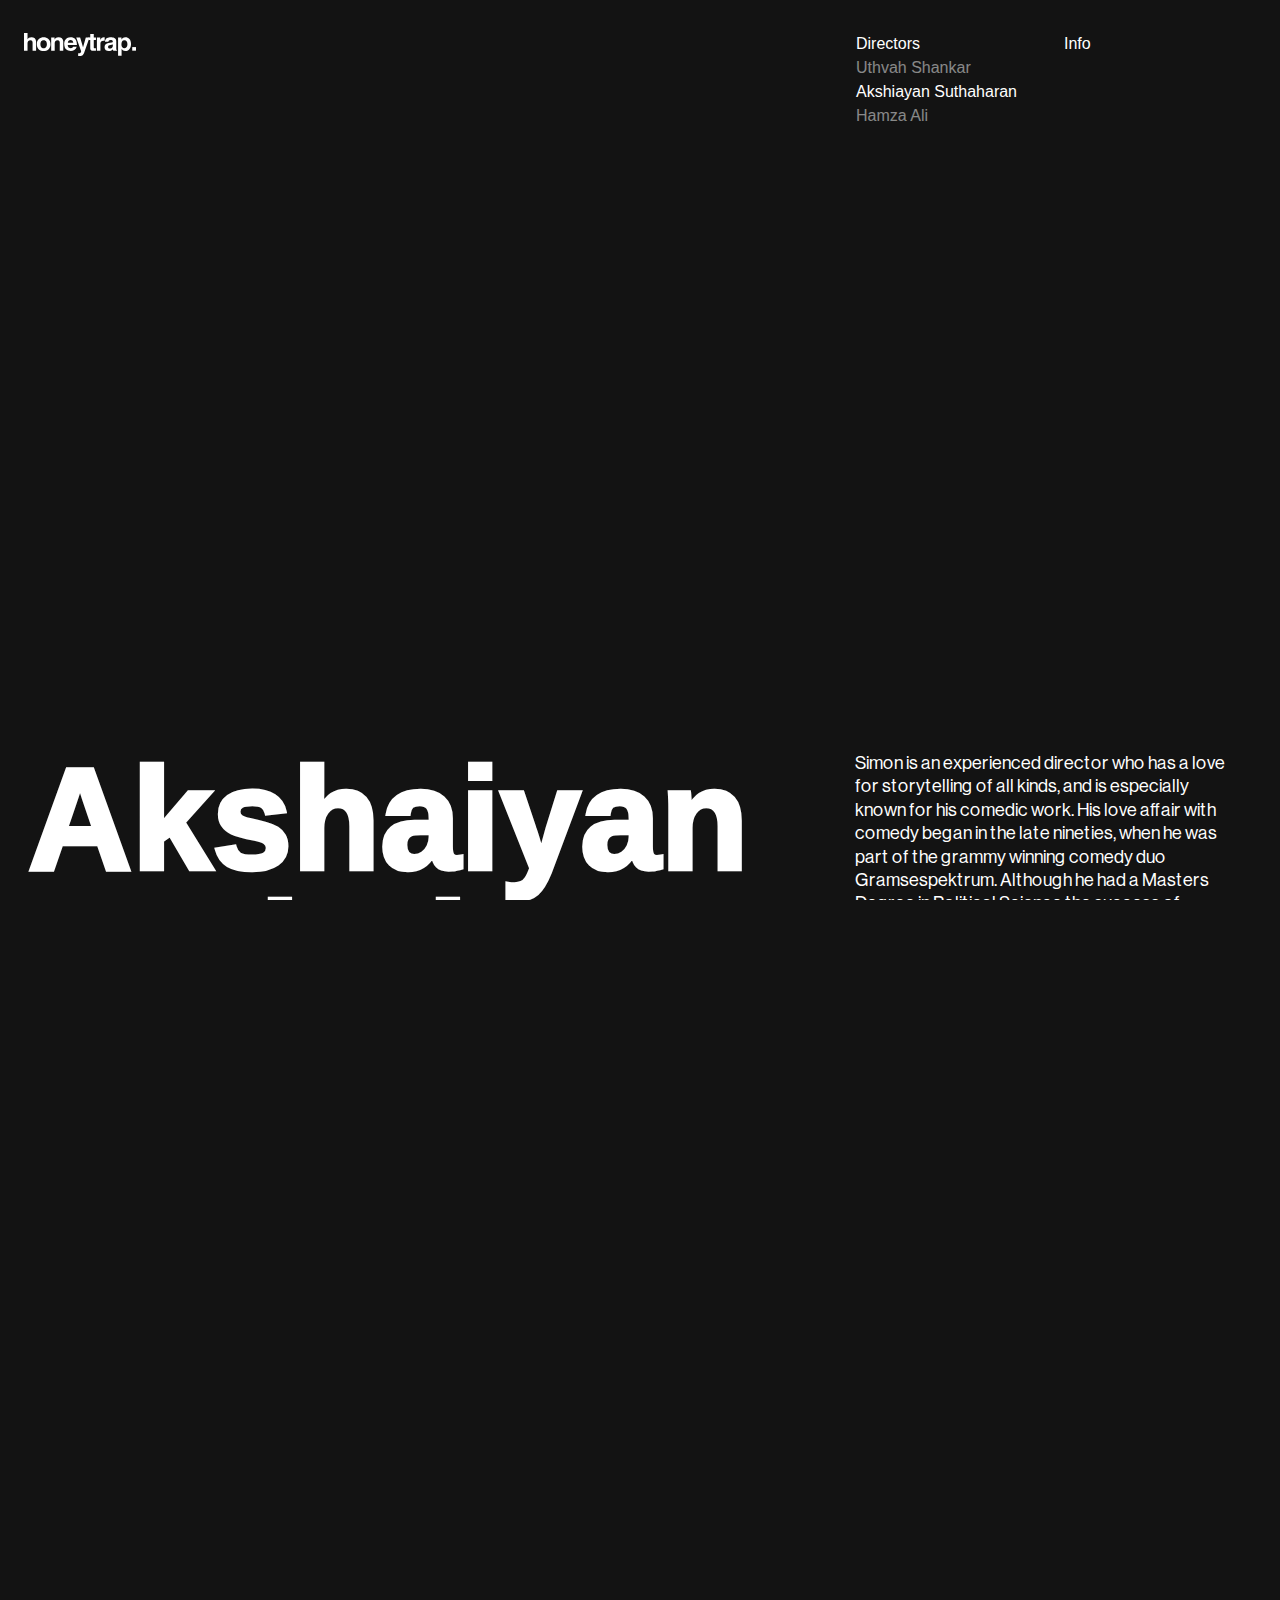
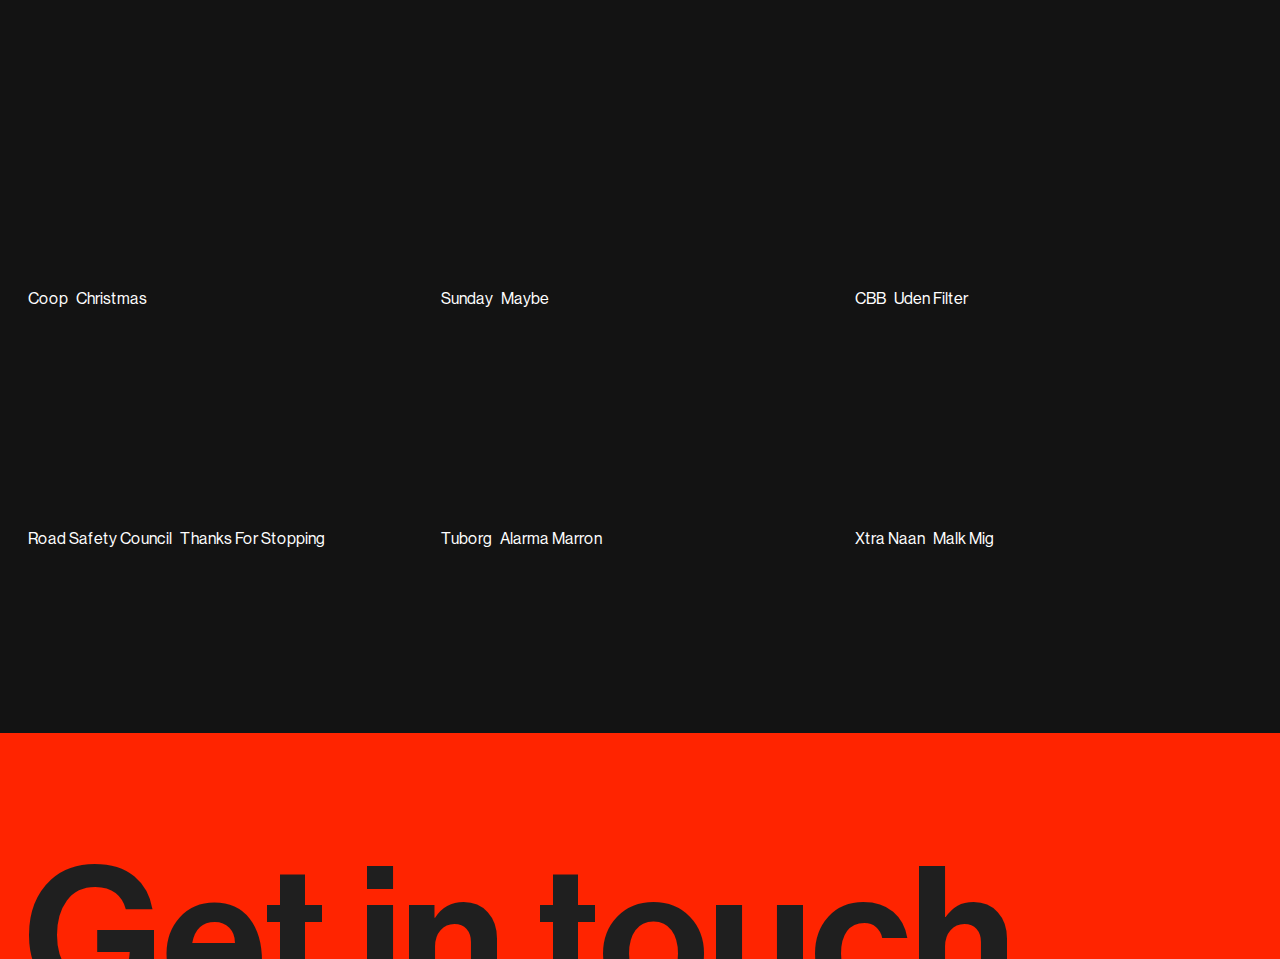
==== akshaiyan.html @ 2306f952 "commit" ====
<!DOCTYPE html><html lang="en-US" class="no-js"><head>
	<meta charset="UTF-8">
	<meta name="viewport" content="width=device-width, initial-scale=1">
	<link href="https://fonts.cdnfonts.com/css/neue-haas-grotesk-display-pro" rel="stylesheet">
	<link rel="pingback" href="https://honeytrapfilm.com/xmlrpc.php">
    <title>The Enigma Project.</title>

    <title>Akshaiyan Suthaharan – Enigma</title>
<meta name="robots" content="max-image-preview:large">
<script>
window._wpemojiSettings = {"baseUrl":"https:\/\/s.w.org\/images\/core\/emoji\/14.0.0\/72x72\/","ext":".png","svgUrl":"https:\/\/s.w.org\/images\/core\/emoji\/14.0.0\/svg\/","svgExt":".svg","source":{"concatemoji":"https:\/\/honeytrapfilm.com\/wp-includes\/js\/wp-emoji-release.min.js?ver=6.4.2"}};
/*! This file is auto-generated */
!function(i,n){var o,s,e;function c(e){try{var t={supportTests:e,timestamp:(new Date).valueOf()};sessionStorage.setItem(o,JSON.stringify(t))}catch(e){}}function p(e,t,n){e.clearRect(0,0,e.canvas.width,e.canvas.height),e.fillText(t,0,0);var t=new Uint32Array(e.getImageData(0,0,e.canvas.width,e.canvas.height).data),r=(e.clearRect(0,0,e.canvas.width,e.canvas.height),e.fillText(n,0,0),new Uint32Array(e.getImageData(0,0,e.canvas.width,e.canvas.height).data));return t.every(function(e,t){return e===r[t]})}function u(e,t,n){switch(t){case"flag":return n(e,"\ud83c\udff3\ufe0f\u200d\u26a7\ufe0f","\ud83c\udff3\ufe0f\u200b\u26a7\ufe0f")?!1:!n(e,"\ud83c\uddfa\ud83c\uddf3","\ud83c\uddfa\u200b\ud83c\uddf3")&&!n(e,"\ud83c\udff4\udb40\udc67\udb40\udc62\udb40\udc65\udb40\udc6e\udb40\udc67\udb40\udc7f","\ud83c\udff4\u200b\udb40\udc67\u200b\udb40\udc62\u200b\udb40\udc65\u200b\udb40\udc6e\u200b\udb40\udc67\u200b\udb40\udc7f");case"emoji":return!n(e,"\ud83e\udef1\ud83c\udffb\u200d\ud83e\udef2\ud83c\udfff","\ud83e\udef1\ud83c\udffb\u200b\ud83e\udef2\ud83c\udfff")}return!1}function f(e,t,n){var r="undefined"!=typeof WorkerGlobalScope&&self instanceof WorkerGlobalScope?new OffscreenCanvas(300,150):i.createElement("canvas"),a=r.getContext("2d",{willReadFrequently:!0}),o=(a.textBaseline="top",a.font="600 32px Arial",{});return e.forEach(function(e){o[e]=t(a,e,n)}),o}function t(e){var t=i.createElement("script");t.src=e,t.defer=!0,i.head.appendChild(t)}"undefined"!=typeof Promise&&(o="wpEmojiSettingsSupports",s=["flag","emoji"],n.supports={everything:!0,everythingExceptFlag:!0},e=new Promise(function(e){i.addEventListener("DOMContentLoaded",e,{once:!0})}),new Promise(function(t){var n=function(){try{var e=JSON.parse(sessionStorage.getItem(o));if("object"==typeof e&&"number"==typeof e.timestamp&&(new Date).valueOf()<e.timestamp+604800&&"object"==typeof e.supportTests)return e.supportTests}catch(e){}return null}();if(!n){if("undefined"!=typeof Worker&&"undefined"!=typeof OffscreenCanvas&&"undefined"!=typeof URL&&URL.createObjectURL&&"undefined"!=typeof Blob)try{var e="postMessage("+f.toString()+"("+[JSON.stringify(s),u.toString(),p.toString()].join(",")+"));",r=new Blob([e],{type:"text/javascript"}),a=new Worker(URL.createObjectURL(r),{name:"wpTestEmojiSupports"});return void(a.onmessage=function(e){c(n=e.data),a.terminate(),t(n)})}catch(e){}c(n=f(s,u,p))}t(n)}).then(function(e){for(var t in e)n.supports[t]=e[t],n.supports.everything=n.supports.everything&&n.supports[t],"flag"!==t&&(n.supports.everythingExceptFlag=n.supports.everythingExceptFlag&&n.supports[t]);n.supports.everythingExceptFlag=n.supports.everythingExceptFlag&&!n.supports.flag,n.DOMReady=!1,n.readyCallback=function(){n.DOMReady=!0}}).then(function(){return e}).then(function(){var e;n.supports.everything||(n.readyCallback(),(e=n.source||{}).concatemoji?t(e.concatemoji):e.wpemoji&&e.twemoji&&(t(e.twemoji),t(e.wpemoji)))}))}((window,document),window._wpemojiSettings);
</script>
<link rel="stylesheet" id="dashicons-css" href="css/dashicons.min.css" media="all">
<link rel="stylesheet" id="menu-icons-extra-css" href="css/extra.min.css" media="all">
<style id="wp-emoji-styles-inline-css">

	img.wp-smiley, img.emoji {
		display: inline !important;
		border: none !important;
		box-shadow: none !important;
		height: 1em !important;
		width: 1em !important;
		margin: 0 0.07em !important;
		vertical-align: -0.1em !important;
		background: none !important;
		padding: 0 !important;
	}
</style>
<style id="classic-theme-styles-inline-css">
/*! This file is auto-generated */
.wp-block-button__link{color:#fff;background-color:#32373c;border-radius:9999px;box-shadow:none;text-decoration:none;padding:calc(.667em + 2px) calc(1.333em + 2px);font-size:1.125em}.wp-block-file__button{background:#32373c;color:#fff;text-decoration:none}
</style>
<style id="global-styles-inline-css">
body{--wp--preset--color--black: #000000;--wp--preset--color--cyan-bluish-gray: #abb8c3;--wp--preset--color--white: #ffffff;--wp--preset--color--pale-pink: #f78da7;--wp--preset--color--vivid-red: #cf2e2e;--wp--preset--color--luminous-vivid-orange: #ff6900;--wp--preset--color--luminous-vivid-amber: #fcb900;--wp--preset--color--light-green-cyan: #7bdcb5;--wp--preset--color--vivid-green-cyan: #00d084;--wp--preset--color--pale-cyan-blue: #8ed1fc;--wp--preset--color--vivid-cyan-blue: #0693e3;--wp--preset--color--vivid-purple: #9b51e0;--wp--preset--gradient--vivid-cyan-blue-to-vivid-purple: linear-gradient(135deg,rgba(6,147,227,1) 0%,rgb(155,81,224) 100%);--wp--preset--gradient--light-green-cyan-to-vivid-green-cyan: linear-gradient(135deg,rgb(122,220,180) 0%,rgb(0,208,130) 100%);--wp--preset--gradient--luminous-vivid-amber-to-luminous-vivid-orange: linear-gradient(135deg,rgba(252,185,0,1) 0%,rgba(255,105,0,1) 100%);--wp--preset--gradient--luminous-vivid-orange-to-vivid-red: linear-gradient(135deg,rgba(255,105,0,1) 0%,rgb(207,46,46) 100%);--wp--preset--gradient--very-light-gray-to-cyan-bluish-gray: linear-gradient(135deg,rgb(238,238,238) 0%,rgb(169,184,195) 100%);--wp--preset--gradient--cool-to-warm-spectrum: linear-gradient(135deg,rgb(74,234,220) 0%,rgb(151,120,209) 20%,rgb(207,42,186) 40%,rgb(238,44,130) 60%,rgb(251,105,98) 80%,rgb(254,248,76) 100%);--wp--preset--gradient--blush-light-purple: linear-gradient(135deg,rgb(255,206,236) 0%,rgb(152,150,240) 100%);--wp--preset--gradient--blush-bordeaux: linear-gradient(135deg,rgb(254,205,165) 0%,rgb(254,45,45) 50%,rgb(107,0,62) 100%);--wp--preset--gradient--luminous-dusk: linear-gradient(135deg,rgb(255,203,112) 0%,rgb(199,81,192) 50%,rgb(65,88,208) 100%);--wp--preset--gradient--pale-ocean: linear-gradient(135deg,rgb(255,245,203) 0%,rgb(182,227,212) 50%,rgb(51,167,181) 100%);--wp--preset--gradient--electric-grass: linear-gradient(135deg,rgb(202,248,128) 0%,rgb(113,206,126) 100%);--wp--preset--gradient--midnight: linear-gradient(135deg,rgb(2,3,129) 0%,rgb(40,116,252) 100%);--wp--preset--font-size--small: 13px;--wp--preset--font-size--medium: 20px;--wp--preset--font-size--large: 36px;--wp--preset--font-size--x-large: 42px;--wp--preset--spacing--20: 0.44rem;--wp--preset--spacing--30: 0.67rem;--wp--preset--spacing--40: 1rem;--wp--preset--spacing--50: 1.5rem;--wp--preset--spacing--60: 2.25rem;--wp--preset--spacing--70: 3.38rem;--wp--preset--spacing--80: 5.06rem;--wp--preset--shadow--natural: 6px 6px 9px rgba(0, 0, 0, 0.2);--wp--preset--shadow--deep: 12px 12px 50px rgba(0, 0, 0, 0.4);--wp--preset--shadow--sharp: 6px 6px 0px rgba(0, 0, 0, 0.2);--wp--preset--shadow--outlined: 6px 6px 0px -3px rgba(255, 255, 255, 1), 6px 6px rgba(0, 0, 0, 1);--wp--preset--shadow--crisp: 6px 6px 0px rgba(0, 0, 0, 1);}:where(.is-layout-flex){gap: 0.5em;}:where(.is-layout-grid){gap: 0.5em;}body .is-layout-flow > .alignleft{float: left;margin-inline-start: 0;margin-inline-end: 2em;}body .is-layout-flow > .alignright{float: right;margin-inline-start: 2em;margin-inline-end: 0;}body .is-layout-flow > .aligncenter{margin-left: auto !important;margin-right: auto !important;}body .is-layout-constrained > .alignleft{float: left;margin-inline-start: 0;margin-inline-end: 2em;}body .is-layout-constrained > .alignright{float: right;margin-inline-start: 2em;margin-inline-end: 0;}body .is-layout-constrained > .aligncenter{margin-left: auto !important;margin-right: auto !important;}body .is-layout-constrained > :where(:not(.alignleft):not(.alignright):not(.alignfull)){max-width: var(--wp--style--global--content-size);margin-left: auto !important;margin-right: auto !important;}body .is-layout-constrained > .alignwide{max-width: var(--wp--style--global--wide-size);}body .is-layout-flex{display: flex;}body .is-layout-flex{flex-wrap: wrap;align-items: center;}body .is-layout-flex > *{margin: 0;}body .is-layout-grid{display: grid;}body .is-layout-grid > *{margin: 0;}:where(.wp-block-columns.is-layout-flex){gap: 2em;}:where(.wp-block-columns.is-layout-grid){gap: 2em;}:where(.wp-block-post-template.is-layout-flex){gap: 1.25em;}:where(.wp-block-post-template.is-layout-grid){gap: 1.25em;}.has-black-color{color: var(--wp--preset--color--black) !important;}.has-cyan-bluish-gray-color{color: var(--wp--preset--color--cyan-bluish-gray) !important;}.has-white-color{color: var(--wp--preset--color--white) !important;}.has-pale-pink-color{color: var(--wp--preset--color--pale-pink) !important;}.has-vivid-red-color{color: var(--wp--preset--color--vivid-red) !important;}.has-luminous-vivid-orange-color{color: var(--wp--preset--color--luminous-vivid-orange) !important;}.has-luminous-vivid-amber-color{color: var(--wp--preset--color--luminous-vivid-amber) !important;}.has-light-green-cyan-color{color: var(--wp--preset--color--light-green-cyan) !important;}.has-vivid-green-cyan-color{color: var(--wp--preset--color--vivid-green-cyan) !important;}.has-pale-cyan-blue-color{color: var(--wp--preset--color--pale-cyan-blue) !important;}.has-vivid-cyan-blue-color{color: var(--wp--preset--color--vivid-cyan-blue) !important;}.has-vivid-purple-color{color: var(--wp--preset--color--vivid-purple) !important;}.has-black-background-color{background-color: var(--wp--preset--color--black) !important;}.has-cyan-bluish-gray-background-color{background-color: var(--wp--preset--color--cyan-bluish-gray) !important;}.has-white-background-color{background-color: var(--wp--preset--color--white) !important;}.has-pale-pink-background-color{background-color: var(--wp--preset--color--pale-pink) !important;}.has-vivid-red-background-color{background-color: var(--wp--preset--color--vivid-red) !important;}.has-luminous-vivid-orange-background-color{background-color: var(--wp--preset--color--luminous-vivid-orange) !important;}.has-luminous-vivid-amber-background-color{background-color: var(--wp--preset--color--luminous-vivid-amber) !important;}.has-light-green-cyan-background-color{background-color: var(--wp--preset--color--light-green-cyan) !important;}.has-vivid-green-cyan-background-color{background-color: var(--wp--preset--color--vivid-green-cyan) !important;}.has-pale-cyan-blue-background-color{background-color: var(--wp--preset--color--pale-cyan-blue) !important;}.has-vivid-cyan-blue-background-color{background-color: var(--wp--preset--color--vivid-cyan-blue) !important;}.has-vivid-purple-background-color{background-color: var(--wp--preset--color--vivid-purple) !important;}.has-black-border-color{border-color: var(--wp--preset--color--black) !important;}.has-cyan-bluish-gray-border-color{border-color: var(--wp--preset--color--cyan-bluish-gray) !important;}.has-white-border-color{border-color: var(--wp--preset--color--white) !important;}.has-pale-pink-border-color{border-color: var(--wp--preset--color--pale-pink) !important;}.has-vivid-red-border-color{border-color: var(--wp--preset--color--vivid-red) !important;}.has-luminous-vivid-orange-border-color{border-color: var(--wp--preset--color--luminous-vivid-orange) !important;}.has-luminous-vivid-amber-border-color{border-color: var(--wp--preset--color--luminous-vivid-amber) !important;}.has-light-green-cyan-border-color{border-color: var(--wp--preset--color--light-green-cyan) !important;}.has-vivid-green-cyan-border-color{border-color: var(--wp--preset--color--vivid-green-cyan) !important;}.has-pale-cyan-blue-border-color{border-color: var(--wp--preset--color--pale-cyan-blue) !important;}.has-vivid-cyan-blue-border-color{border-color: var(--wp--preset--color--vivid-cyan-blue) !important;}.has-vivid-purple-border-color{border-color: var(--wp--preset--color--vivid-purple) !important;}.has-vivid-cyan-blue-to-vivid-purple-gradient-background{background: var(--wp--preset--gradient--vivid-cyan-blue-to-vivid-purple) !important;}.has-light-green-cyan-to-vivid-green-cyan-gradient-background{background: var(--wp--preset--gradient--light-green-cyan-to-vivid-green-cyan) !important;}.has-luminous-vivid-amber-to-luminous-vivid-orange-gradient-background{background: var(--wp--preset--gradient--luminous-vivid-amber-to-luminous-vivid-orange) !important;}.has-luminous-vivid-orange-to-vivid-red-gradient-background{background: var(--wp--preset--gradient--luminous-vivid-orange-to-vivid-red) !important;}.has-very-light-gray-to-cyan-bluish-gray-gradient-background{background: var(--wp--preset--gradient--very-light-gray-to-cyan-bluish-gray) !important;}.has-cool-to-warm-spectrum-gradient-background{background: var(--wp--preset--gradient--cool-to-warm-spectrum) !important;}.has-blush-light-purple-gradient-background{background: var(--wp--preset--gradient--blush-light-purple) !important;}.has-blush-bordeaux-gradient-background{background: var(--wp--preset--gradient--blush-bordeaux) !important;}.has-luminous-dusk-gradient-background{background: var(--wp--preset--gradient--luminous-dusk) !important;}.has-pale-ocean-gradient-background{background: var(--wp--preset--gradient--pale-ocean) !important;}.has-electric-grass-gradient-background{background: var(--wp--preset--gradient--electric-grass) !important;}.has-midnight-gradient-background{background: var(--wp--preset--gradient--midnight) !important;}.has-small-font-size{font-size: var(--wp--preset--font-size--small) !important;}.has-medium-font-size{font-size: var(--wp--preset--font-size--medium) !important;}.has-large-font-size{font-size: var(--wp--preset--font-size--large) !important;}.has-x-large-font-size{font-size: var(--wp--preset--font-size--x-large) !important;}
.wp-block-navigation a:where(:not(.wp-element-button)){color: inherit;}
:where(.wp-block-post-template.is-layout-flex){gap: 1.25em;}:where(.wp-block-post-template.is-layout-grid){gap: 1.25em;}
:where(.wp-block-columns.is-layout-flex){gap: 2em;}:where(.wp-block-columns.is-layout-grid){gap: 2em;}
.wp-block-pullquote{font-size: 1.5em;line-height: 1.6;}
</style>
<link rel="stylesheet" id="bootstrap-css-css" href="css/bootstrap.min.css" media="all">
<link rel="stylesheet" id="parent-stylesheet-css" href="css/style.css" media="all">
<link rel="stylesheet" id="theme-stylesheet-css" href="css/style_1.css" media="all">
<script src="js/jquery.min.js" id="jquery-core-js"></script>
<script src="js/jquery-migrate.min.js" id="jquery-migrate-js"></script>
<script src="js/main.js" id="honetrap-jquery-js"></script>
<link rel="https://api.w.org/" href="https://honeytrapfilm.com/wp-json/"><link rel="alternate" type="application/json" href="https://honeytrapfilm.com/wp-json/wp/v2/posts/34"><link rel="EditURI" type="application/rsd+xml" title="RSD" href="https://honeytrapfilm.com/xmlrpc.php?rsd">
<meta name="generator" content="WordPress 6.4.2">
<link rel="canonical" href="https://honeytrapfilm.com/simon-bonde/">
<link rel="shortlink" href="https://honeytrapfilm.com/?p=34">
<link rel="alternate" type="application/json+oembed" href="https://honeytrapfilm.com/wp-json/oembed/1.0/embed?url=https%3A%2F%2Fhoneytrapfilm.com%2Fsimon-bonde%2F">
<link rel="alternate" type="text/xml+oembed" href="https://honeytrapfilm.com/wp-json/oembed/1.0/embed?url=https%3A%2F%2Fhoneytrapfilm.com%2Fsimon-bonde%2F&amp;format=xml">
</head>
<body class="post-template-default single single-post postid-34 single-format-standard">
<div class="info-loader"></div>
<header>

<nav id="navMenu">
            <div class="menu-header-container"><ul id="menu-header" class="menu"><li id="menu-item-203" class="menu-item menu-item-type-post_type menu-item-object-page menu-item-home menu-item-203"><a href=""><img src="fonts/Framehoneytrap_logo.svg" class="_mi _before _svg" aria-hidden="true" alt="" width="783" height="164" style="width:7em;"><span>&nbsp;&nbsp;&nbsp;</span></a></li>
<li id="menu-item-70" class="menu-item menu-item-type-custom menu-item-object-custom current-menu-ancestor current-menu-parent menu-item-has-children menu-item-70"><a>Directors</a>
<ul class="sub-menu">
	<li id="menu-item-49" class="menu-item menu-item-type-post_type menu-item-object-post menu-item-49"><a href="uthvah.html">Uthvah Shankar</a></li>
	<li id="menu-item-50" class="menu-item menu-item-type-post_type menu-item-object-post current-menu-item menu-item-50"><a href="akshiyan.html" aria-current="page">Akshiayan Suthaharan</a></li>
	<li id="menu-item-249" class="menu-item menu-item-type-post_type menu-item-object-post menu-item-249"><a href="hamza.html">Hamza Ali</a></li>
</ul>
</li>
<li id="menu-item-55" class="menu-item menu-item-type-post_type menu-item-object-page menu-item-55"><a href="info.html">Info</a></li>
</ul></div>        </nav>
      </header>
<main id="main">
  <div class="main-content-default">
    <div class="post-page">

   <div class="director-page-film-container">
<video autoplay="" loop="" muted="" playsinline="" src="https://player.vimeo.com/progressive_redirect/playback/829316777/rendition/720p/file.mp4?loc=external&amp;signature=e6b072f58a5afff360e37db92341a8d0d3a1c0bcdec6b4cbd4215cd3b907fca7"></video>
</div>
<div class="director-info-films-wrapper">
    <div class="director-name">
<h2>Akshaiyan Suthaharan</h2>
<h3>Co-Founder</h3>
</div>
<div class="director-info">
<p>Simon is an experienced director who has a love for storytelling of all kinds, and is especially known for his comedic work. His love affair with comedy began in the late nineties, when he was part of the grammy winning comedy duo Gramsespektrum. Although he had a Masters Degree in Political Science the success of Gramsespektrum stirred him in the direction of writing and eventually directing TV series. As a director he has massive experience in doing both traditional TV ads, as well as developing and shooting branded entertainment content - typically in the form of humorous music videos or character based web series. Simon sees humour as a necessary ingredient when we try to describe the human condition. </p>
</div>


<div class="vimeo-film-post">
  <div class="video-heading fade-element fade-in">
    <div class="video-playing-info">
      <p><strong>Nets Dankort</strong></p><p>Danmark Hepper På Dig</p>
    </div>
    <div class="close-button">
      <svg width="32" height="32" viewBox="0 0 32 32" fill="none" xmlns="http://www.w3.org/2000/svg">
      <circle cx="16" cy="16" r="15.5" stroke="white"></circle>
      <path d="M20 12.7L19.3 12L16 15.3L12.7 12L12 12.7L15.3 16L12 19.3L12.7 20L16 16.7L19.3 20L20 19.3L16.7 16L20 12.7Z" fill="white"></path>
      </svg>
    </div>
  </div>
  <div class="video-player-wrapper">
      <video class="preview" preload="metadata" playsinline="" loop="" muted="" src="https://player.vimeo.com/progressive_redirect/playback/861536483/rendition/1080p/file.mp4?loc=external&amp;signature=2be1d3df35be429d1cb343c54cffa1b9312bec8ebbf9812b196d6d82786f0f00"></video>
      <video class="full-film" preload="none" playsinline="" loop="" muted="" src="https://player.vimeo.com/progressive_redirect/playback/863910967/rendition/1080p/file.mp4?loc=external&amp;signature=6e51b4f8d5f81f7bc16fe2584dab240fc983398209ae93a9d0e9cbb17d2d3a7d"></video>
      <div id="video-controls" class="controls fade-element fade-in" data-state="hidden">
        <button id="playpause" type="button" data-state="play"></button>
        <p class="time-gone">00:00</p>
        <div class="progress">

          <progress id="progress" min="0" max="100" value="0">
          <span></span>
          </progress>
        </div>
        <p class="time-left">00:00</p>
        <button id="fs" type="button" data-state="go-fullscreen"></button>
      </div>
  </div>
  <div class="film-info">
    <p><strong>Nets Dankort</strong></p><p> Danmark Hepper På Dig</p>
  </div>
</div>



<div class="vimeo-film-post">
  <div class="video-heading fade-element fade-in">
    <div class="video-playing-info">
      <p><strong>Sundhedsstyrelsen</strong></p><p>Moviebox &amp; Båndsalat</p>
    </div>
    <div class="close-button">
      <svg width="32" height="32" viewBox="0 0 32 32" fill="none" xmlns="http://www.w3.org/2000/svg">
      <circle cx="16" cy="16" r="15.5" stroke="white"></circle>
      <path d="M20 12.7L19.3 12L16 15.3L12.7 12L12 12.7L15.3 16L12 19.3L12.7 20L16 16.7L19.3 20L20 19.3L16.7 16L20 12.7Z" fill="white"></path>
      </svg>
    </div>
  </div>
  <div class="video-player-wrapper">
      <video class="preview" preload="metadata" playsinline="" loop="" muted="" src="https://player.vimeo.com/progressive_redirect/playback/756418661/rendition/1080p/file.mp4?loc=external&amp;signature=7595ff126ba3fcd5579e5fb1b781c97429a77996315121a7c95a2d696c5a0fe7"></video>
      <video class="full-film" preload="none" playsinline="" loop="" muted="" src="https://player.vimeo.com/progressive_redirect/playback/781796384/rendition/1080p/file.mp4?loc=external&amp;signature=ca9bf3ea09133cdf04cd5884883fd95a68c4cedfafbb4ed1d398a0f2c690779f"></video>
      <div id="video-controls" class="controls fade-element fade-in" data-state="hidden">
        <button id="playpause" type="button" data-state="play"></button>
        <p class="time-gone">00:00</p>
        <div class="progress">

          <progress id="progress" min="0" max="100" value="0">
          <span></span>
          </progress>
        </div>
        <p class="time-left">00:00</p>
        <button id="fs" type="button" data-state="go-fullscreen"></button>
      </div>
  </div>
  <div class="film-info">
    <p><strong>Sundhedsstyrelsen</strong></p><p> Moviebox &amp; Båndsalat</p>
  </div>
</div>



<div class="vimeo-film-post">
  <div class="video-heading fade-element fade-in">
    <div class="video-playing-info">
      <p><strong>Danish Public Transportation</strong></p><p>We Go Together</p>
    </div>
    <div class="close-button">
      <svg width="32" height="32" viewBox="0 0 32 32" fill="none" xmlns="http://www.w3.org/2000/svg">
      <circle cx="16" cy="16" r="15.5" stroke="white"></circle>
      <path d="M20 12.7L19.3 12L16 15.3L12.7 12L12 12.7L15.3 16L12 19.3L12.7 20L16 16.7L19.3 20L20 19.3L16.7 16L20 12.7Z" fill="white"></path>
      </svg>
    </div>
  </div>
  <div class="video-player-wrapper">
      <video class="preview" preload="metadata" playsinline="" loop="" muted="" src="https://player.vimeo.com/progressive_redirect/playback/723638070/rendition/1080p/file.mp4?loc=external&amp;signature=9063fe89194212b26fb5a7d92629ff92a97a6826581ba73cba5630d461e7cfbe"></video>
      <video class="full-film" preload="none" playsinline="" loop="" muted="" src="https://player.vimeo.com/progressive_redirect/playback/729559535/rendition/1080p/file.mp4?loc=external&amp;signature=10a657a40f434fc2f9d4e44ba8dc44a69f109f7049fcdca49479096d0d587b76"></video>
      <div id="video-controls" class="controls fade-element fade-in" data-state="hidden">
        <button id="playpause" type="button" data-state="play"></button>
        <p class="time-gone">00:00</p>
        <div class="progress">

          <progress id="progress" min="0" max="100" value="0">
          <span></span>
          </progress>
        </div>
        <p class="time-left">00:00</p>
        <button id="fs" type="button" data-state="go-fullscreen"></button>
      </div>
  </div>
  <div class="film-info">
    <p><strong>Danish Public Transportation</strong></p><p> We Go Together</p>
  </div>
</div>



<div class="vimeo-film-post">
  <div class="video-heading fade-element fade-in">
    <div class="video-playing-info">
      <p><strong>7-Eleven</strong></p><p>Barista, Bakery &amp; Restaurant</p>
    </div>
    <div class="close-button">
      <svg width="32" height="32" viewBox="0 0 32 32" fill="none" xmlns="http://www.w3.org/2000/svg">
      <circle cx="16" cy="16" r="15.5" stroke="white"></circle>
      <path d="M20 12.7L19.3 12L16 15.3L12.7 12L12 12.7L15.3 16L12 19.3L12.7 20L16 16.7L19.3 20L20 19.3L16.7 16L20 12.7Z" fill="white"></path>
      </svg>
    </div>
  </div>
  <div class="video-player-wrapper">
      <video class="preview" preload="metadata" playsinline="" loop="" muted="" src="https://player.vimeo.com/progressive_redirect/playback/642738242/rendition/1080p/file.mp4?loc=external&amp;signature=ca151884ff8470309dce8f28d8c273f0abcd6225bc294cacd1286f55fcaf4da8"></video>
      <video class="full-film" preload="none" playsinline="" loop="" muted="" src="https://player.vimeo.com/progressive_redirect/playback/781796121/rendition/1080p/file.mp4?loc=external&amp;signature=f8b414486ce4c8a57a8b66f589bd525e4629dfa20c17fb8c04f648f38d991ab4"></video>
      <div id="video-controls" class="controls fade-element fade-in" data-state="hidden">
        <button id="playpause" type="button" data-state="play"></button>
        <p class="time-gone">00:00</p>
        <div class="progress">

          <progress id="progress" min="0" max="100" value="0">
          <span></span>
          </progress>
        </div>
        <p class="time-left">00:00</p>
        <button id="fs" type="button" data-state="go-fullscreen"></button>
      </div>
  </div>
  <div class="film-info">
    <p><strong>7-Eleven</strong></p><p> Barista, Bakery &amp; Restaurant</p>
  </div>
</div>



<div class="vimeo-film-post">
  <div class="video-heading fade-element fade-in">
    <div class="video-playing-info">
      <p><strong>Road Safety Council</strong></p><p>Filips Far</p>
    </div>
    <div class="close-button">
      <svg width="32" height="32" viewBox="0 0 32 32" fill="none" xmlns="http://www.w3.org/2000/svg">
      <circle cx="16" cy="16" r="15.5" stroke="white"></circle>
      <path d="M20 12.7L19.3 12L16 15.3L12.7 12L12 12.7L15.3 16L12 19.3L12.7 20L16 16.7L19.3 20L20 19.3L16.7 16L20 12.7Z" fill="white"></path>
      </svg>
    </div>
  </div>
  <div class="video-player-wrapper">
      <video class="preview" preload="metadata" playsinline="" loop="" muted="" src="https://player.vimeo.com/progressive_redirect/playback/394903875/rendition/1080p/file.mp4?loc=external&amp;signature=db8201d7bc19b5c180231f60dff2d21a67788964377d8033bdc13d05252a13c9"></video>
      <video class="full-film" preload="none" playsinline="" loop="" muted="" src="https://player.vimeo.com/progressive_redirect/playback/356368549/rendition/1080p/file.mp4?loc=external&amp;signature=d4e961dce6e334cc90aea7ef1634fc206d32064424aef09bdccf61365480ff29"></video>
      <div id="video-controls" class="controls fade-element fade-in" data-state="hidden">
        <button id="playpause" type="button" data-state="play"></button>
        <p class="time-gone">00:00</p>
        <div class="progress">

          <progress id="progress" min="0" max="100" value="0">
          <span></span>
          </progress>
        </div>
        <p class="time-left">00:00</p>
        <button id="fs" type="button" data-state="go-fullscreen"></button>
      </div>
  </div>
  <div class="film-info">
    <p><strong>Road Safety Council</strong></p><p> Filips Far</p>
  </div>
</div>



<div class="vimeo-film-post">
  <div class="video-heading fade-element fade-in">
    <div class="video-playing-info">
      <p><strong>Fleggaard</strong></p><p>Bar, Birthday &amp; Candy</p>
    </div>
    <div class="close-button">
      <svg width="32" height="32" viewBox="0 0 32 32" fill="none" xmlns="http://www.w3.org/2000/svg">
      <circle cx="16" cy="16" r="15.5" stroke="white"></circle>
      <path d="M20 12.7L19.3 12L16 15.3L12.7 12L12 12.7L15.3 16L12 19.3L12.7 20L16 16.7L19.3 20L20 19.3L16.7 16L20 12.7Z" fill="white"></path>
      </svg>
    </div>
  </div>
  <div class="video-player-wrapper">
      <video class="preview" preload="metadata" playsinline="" loop="" muted="" src="https://player.vimeo.com/progressive_redirect/playback/648516535/rendition/1080p/file.mp4?loc=external&amp;signature=a4c6f49608b578d4e32cb1779e02a08a7c9ca3001bf4c65630bc416e12b267de"></video>
      <video class="full-film" preload="none" playsinline="" loop="" muted="" src="https://player.vimeo.com/progressive_redirect/playback/781796183/rendition/1080p/file.mp4?loc=external&amp;signature=24779f41fec8f74ca79a175d0cfd0a24a815597d728fd7f10be3c09a17d7cfea"></video>
      <div id="video-controls" class="controls fade-element fade-in" data-state="hidden">
        <button id="playpause" type="button" data-state="play"></button>
        <p class="time-gone">00:00</p>
        <div class="progress">

          <progress id="progress" min="0" max="100" value="0">
          <span></span>
          </progress>
        </div>
        <p class="time-left">00:00</p>
        <button id="fs" type="button" data-state="go-fullscreen"></button>
      </div>
  </div>
  <div class="film-info">
    <p><strong>Fleggaard</strong></p><p> Bar, Birthday &amp; Candy</p>
  </div>
</div>



<div class="vimeo-film-post">
  <div class="video-heading fade-element fade-in">
    <div class="video-playing-info">
      <p><strong>Coop</strong></p><p>Christmas</p>
    </div>
    <div class="close-button">
      <svg width="32" height="32" viewBox="0 0 32 32" fill="none" xmlns="http://www.w3.org/2000/svg">
      <circle cx="16" cy="16" r="15.5" stroke="white"></circle>
      <path d="M20 12.7L19.3 12L16 15.3L12.7 12L12 12.7L15.3 16L12 19.3L12.7 20L16 16.7L19.3 20L20 19.3L16.7 16L20 12.7Z" fill="white"></path>
      </svg>
    </div>
  </div>
  <div class="video-player-wrapper">
      <video class="preview" preload="metadata" playsinline="" loop="" muted="" src="https://player.vimeo.com/progressive_redirect/playback/394903931/rendition/1080p/file.mp4?loc=external&amp;signature=e0972d80c29c92e37eb71ac50549539e60c2a36478f1df374271dae5a59c7442"></video>
      <video class="full-film" preload="none" playsinline="" loop="" muted="" src="https://player.vimeo.com/progressive_redirect/playback/395038122/rendition/1080p/file.mp4?loc=external&amp;signature=46c45c29f689af7e2bb1d2d61138a1eb8316fca62f9392a62842b6ac061fce76"></video>
      <div id="video-controls" class="controls fade-element fade-in" data-state="hidden">
        <button id="playpause" type="button" data-state="play"></button>
        <p class="time-gone">00:00</p>
        <div class="progress">

          <progress id="progress" min="0" max="100" value="0">
          <span></span>
          </progress>
        </div>
        <p class="time-left">00:00</p>
        <button id="fs" type="button" data-state="go-fullscreen"></button>
      </div>
  </div>
  <div class="film-info">
    <p><strong>Coop</strong></p><p> Christmas</p>
  </div>
</div>



<div class="vimeo-film-post">
  <div class="video-heading fade-element fade-in">
    <div class="video-playing-info">
      <p><strong>Sunday</strong></p><p>Maybe</p>
    </div>
    <div class="close-button">
      <svg width="32" height="32" viewBox="0 0 32 32" fill="none" xmlns="http://www.w3.org/2000/svg">
      <circle cx="16" cy="16" r="15.5" stroke="white"></circle>
      <path d="M20 12.7L19.3 12L16 15.3L12.7 12L12 12.7L15.3 16L12 19.3L12.7 20L16 16.7L19.3 20L20 19.3L16.7 16L20 12.7Z" fill="white"></path>
      </svg>
    </div>
  </div>
  <div class="video-player-wrapper">
      <video class="preview" preload="metadata" playsinline="" loop="" muted="" src="https://player.vimeo.com/progressive_redirect/playback/394903913/rendition/1080p/file.mp4?loc=external&amp;signature=62adc22786b2bb02237a238dccc99847b5a71d6be5bd3e7e5c7de727ae7ab6bf"></video>
      <video class="full-film" preload="none" playsinline="" loop="" muted="" src="https://player.vimeo.com/progressive_redirect/playback/395042642/rendition/1080p/file.mp4?loc=external&amp;signature=b7b6153a826f7bd72e01cc2d255e5965bcbee547d1e144b88bcd1e792378e91e"></video>
      <div id="video-controls" class="controls fade-element fade-in" data-state="hidden">
        <button id="playpause" type="button" data-state="play"></button>
        <p class="time-gone">00:00</p>
        <div class="progress">

          <progress id="progress" min="0" max="100" value="0">
          <span></span>
          </progress>
        </div>
        <p class="time-left">00:00</p>
        <button id="fs" type="button" data-state="go-fullscreen"></button>
      </div>
  </div>
  <div class="film-info">
    <p><strong>Sunday</strong></p><p> Maybe</p>
  </div>
</div>



<div class="vimeo-film-post">
  <div class="video-heading fade-element fade-in">
    <div class="video-playing-info">
      <p><strong>CBB</strong></p><p>Uden Filter</p>
    </div>
    <div class="close-button">
      <svg width="32" height="32" viewBox="0 0 32 32" fill="none" xmlns="http://www.w3.org/2000/svg">
      <circle cx="16" cy="16" r="15.5" stroke="white"></circle>
      <path d="M20 12.7L19.3 12L16 15.3L12.7 12L12 12.7L15.3 16L12 19.3L12.7 20L16 16.7L19.3 20L20 19.3L16.7 16L20 12.7Z" fill="white"></path>
      </svg>
    </div>
  </div>
  <div class="video-player-wrapper">
      <video class="preview" preload="metadata" playsinline="" loop="" muted="" src="https://player.vimeo.com/progressive_redirect/playback/394903813/rendition/1080p/file.mp4?loc=external&amp;signature=47f0f3c904bf628aa18f306859b7b39e069a7c708736b33a44573ca8393fcf0f"></video>
      <video class="full-film" preload="none" playsinline="" loop="" muted="" src="https://player.vimeo.com/progressive_redirect/playback/395042151/rendition/1080p/file.mp4?loc=external&amp;signature=2941d4c3f8eba5eb2234d38963d810baee7d72c516df5b90e30d9876c42d7564"></video>
      <div id="video-controls" class="controls fade-element fade-in" data-state="hidden">
        <button id="playpause" type="button" data-state="play"></button>
        <p class="time-gone">00:00</p>
        <div class="progress">

          <progress id="progress" min="0" max="100" value="0">
          <span></span>
          </progress>
        </div>
        <p class="time-left">00:00</p>
        <button id="fs" type="button" data-state="go-fullscreen"></button>
      </div>
  </div>
  <div class="film-info">
    <p><strong>CBB</strong></p><p> Uden Filter</p>
  </div>
</div>



<div class="vimeo-film-post">
  <div class="video-heading fade-element fade-in">
    <div class="video-playing-info">
      <p><strong>Road Safety Council</strong></p><p>Thanks For Stopping</p>
    </div>
    <div class="close-button">
      <svg width="32" height="32" viewBox="0 0 32 32" fill="none" xmlns="http://www.w3.org/2000/svg">
      <circle cx="16" cy="16" r="15.5" stroke="white"></circle>
      <path d="M20 12.7L19.3 12L16 15.3L12.7 12L12 12.7L15.3 16L12 19.3L12.7 20L16 16.7L19.3 20L20 19.3L16.7 16L20 12.7Z" fill="white"></path>
      </svg>
    </div>
  </div>
  <div class="video-player-wrapper">
      <video class="preview" preload="metadata" playsinline="" loop="" muted="" src="https://player.vimeo.com/progressive_redirect/playback/642738278/rendition/1080p/file.mp4?loc=external&amp;signature=1aed5aa2e974fc650aa12812ba88554a8b40faaf0c6ed92148353d0b63263830"></video>
      <video class="full-film" preload="none" playsinline="" loop="" muted="" src="https://player.vimeo.com/progressive_redirect/playback/781796306/rendition/1080p/file.mp4?loc=external&amp;signature=6c44edb63738758a664e176b50fef1011e78cf26046c6edcca124195e2c77514"></video>
      <div id="video-controls" class="controls fade-element fade-in" data-state="hidden">
        <button id="playpause" type="button" data-state="play"></button>
        <p class="time-gone">00:00</p>
        <div class="progress">

          <progress id="progress" min="0" max="100" value="0">
          <span></span>
          </progress>
        </div>
        <p class="time-left">00:00</p>
        <button id="fs" type="button" data-state="go-fullscreen"></button>
      </div>
  </div>
  <div class="film-info">
    <p><strong>Road Safety Council</strong></p><p> Thanks For Stopping</p>
  </div>
</div>



<div class="vimeo-film-post">
  <div class="video-heading fade-element fade-in">
    <div class="video-playing-info">
      <p><strong>Tuborg</strong></p><p>Alarma Marron</p>
    </div>
    <div class="close-button">
      <svg width="32" height="32" viewBox="0 0 32 32" fill="none" xmlns="http://www.w3.org/2000/svg">
      <circle cx="16" cy="16" r="15.5" stroke="white"></circle>
      <path d="M20 12.7L19.3 12L16 15.3L12.7 12L12 12.7L15.3 16L12 19.3L12.7 20L16 16.7L19.3 20L20 19.3L16.7 16L20 12.7Z" fill="white"></path>
      </svg>
    </div>
  </div>
  <div class="video-player-wrapper">
      <video class="preview" preload="metadata" playsinline="" loop="" muted="" src="https://player.vimeo.com/progressive_redirect/playback/499093095/rendition/1080p/file.mp4?loc=external&amp;signature=2ce34ef2ac0f860b37a43ebe904f51daa44af957e0c2f40a96aa997085b3c1fc"></video>
      <video class="full-film" preload="none" playsinline="" loop="" muted="" src="https://player.vimeo.com/progressive_redirect/playback/499092958/rendition/1080p/file.mp4?loc=external&amp;signature=3515a7963e810fa9199dde666efbbe8710ef3a0be4e1e9cfae73b4bd8e8552dd"></video>
      <div id="video-controls" class="controls fade-element fade-in" data-state="hidden">
        <button id="playpause" type="button" data-state="play"></button>
        <p class="time-gone">00:00</p>
        <div class="progress">

          <progress id="progress" min="0" max="100" value="0">
          <span></span>
          </progress>
        </div>
        <p class="time-left">00:00</p>
        <button id="fs" type="button" data-state="go-fullscreen"></button>
      </div>
  </div>
  <div class="film-info">
    <p><strong>Tuborg</strong></p><p> Alarma Marron</p>
  </div>
</div>



<div class="vimeo-film-post">
  <div class="video-heading fade-element fade-in">
    <div class="video-playing-info">
      <p><strong>Xtra Naan</strong></p><p>Malk Mig</p>
    </div>
    <div class="close-button">
      <svg width="32" height="32" viewBox="0 0 32 32" fill="none" xmlns="http://www.w3.org/2000/svg">
      <circle cx="16" cy="16" r="15.5" stroke="white"></circle>
      <path d="M20 12.7L19.3 12L16 15.3L12.7 12L12 12.7L15.3 16L12 19.3L12.7 20L16 16.7L19.3 20L20 19.3L16.7 16L20 12.7Z" fill="white"></path>
      </svg>
    </div>
  </div>
  <div class="video-player-wrapper">
      <video class="preview" preload="metadata" playsinline="" loop="" muted="" src="https://player.vimeo.com/progressive_redirect/playback/394903991/rendition/1080p/file.mp4?loc=external&amp;signature=7389abf4b6ccaf2ca3e1bd4828ff99719dfba8ca4be218b905dd25edc2bcbceb"></video>
      <video class="full-film" preload="none" playsinline="" loop="" muted="" src="https://player.vimeo.com/progressive_redirect/playback/151995640/rendition/1080p/file.mp4?loc=external&amp;signature=333f30860f2ec3edd0f196753b785907e44189eba5ea3f4de025de17afbe698b"></video>
      <div id="video-controls" class="controls fade-element fade-in" data-state="hidden">
        <button id="playpause" type="button" data-state="play"></button>
        <p class="time-gone">00:00</p>
        <div class="progress">

          <progress id="progress" min="0" max="100" value="0">
          <span></span>
          </progress>
        </div>
        <p class="time-left">00:00</p>
        <button id="fs" type="button" data-state="go-fullscreen"></button>
      </div>
  </div>
  <div class="film-info">
    <p><strong>Xtra Naan</strong></p><p> Malk Mig</p>
  </div>
</div>

  </div>

  </div>
  </div>
  

</main>
<a class="footer-link" href="info.html">

<footer>

<h1>Get in touch</h1>

</footer>
</a>
<script src="js/popper.min.js" id="popper_js-js"></script>
<script src="js/bootstrap.min.js" id="bootstrap_js-js"></script>

</body></html>
---- css/extra.min.css ----
.menu-item i._mi,.menu-item img._mi{display:inline-block;vertical-align:middle}.menu-item i._mi{width:auto;height:auto;margin-top:-.265em;font-size:1.2em;line-height:1}.menu-item i._before,.rtl .menu-item i._after{margin-right:.25em}.menu-item i._after,.rtl .menu-item i._before{margin-left:.25em}.menu-item img._before,.rtl .menu-item img._after{margin-right:.5em}.menu-item img._after,.rtl .menu-item img._before{margin-left:.5em}.menu-item ._svg{width:1em}.rtl .menu-item i._before{margin-right:0}.rtl .menu-item i._after{margin-left:0}.visuallyhidden{overflow:hidden;clip:rect(0 0 0 0);position:absolute;width:1px;height:1px;margin:-1px;padding:0;border:0}.menu-item i.elusive{margin-top:-.3em}.dashicons-admin-site:before{content:"\f319"!important}.dashicons-welcome-view-site:before{content:"\f115"!important}
---- css/style.css ----
/*
Theme Name: Basically Bootstrap 5
Theme URI: http://loserweb.dk/theme/basically-bootstrap-5
Author: Lose.R web development
Author URI: http://loserweb.dk/
Description: Highly customizable bootstrap 5 theme, with several page templates.
Version: 2.0
License: GNU General Public License v2 or later
License URI: http://www.gnu.org/licenses/gpl-2.0.html
Text Domain: basically-bootstrap-5
Domain Path: /languages/
Tags: translation-ready, one-column, two-columns, three-columns, left-sidebar, right-sidebar, custom-colors, custom-logo, featured-images, footer-widgets, full-width-template, theme-options, blog, threaded-comments
*/

/* General */
@media screen and (-ms-high-contrast: none), (-ms-high-contrast: active) {
  html,
  body {
    height: 100%;
  }
}
.page-container {
  height: 100%;
  min-height: 100vh;
  padding: 0;
}
.content-area {
  flex: 1 0 auto;
  padding: 30px 15px;
}
aside {
  padding-bottom: 30px;
}
.screen-reader-text {
  display: none;
}
img {
  max-width: 100%;
  height: auto;
}
.object-fit {
  object-fit: cover;
}
.category-label,
.tag-label {
  font-weight: 700;
}
.post-link {
  color: inherit;
}
.post-link:hover {
  color: inherit;
  text-decoration: none;
}
.entry-meta {
  padding: 15px 0;
}
.gallery-caption {
  font-style: italic;
}
.bypostauthor {
  font-style: italic;
}

/* Wysiwyg */
.alignleft {
  display: inline;
  float: left;
  margin-right: 15px;
}
.alignright {
  display: inline;
  float: right;
  margin-left: 15px;
}
.aligncenter {
	display: block;
	margin-right: auto;
	margin-left: auto;
}
img.alignleft {
  float: left;
  margin-right: 15px;
}
img.alignright {
  float: right;
  margin-left: 15px;
}
.wp-caption-text {
  font-style: italic;
}

/* Background Images */
.background {
  position: fixed;
  top: 0;
  height: 100vh;
}
.background-figure {
  position: absolute;
  width: 100vw;
  height: 100vh;
}
.background-image {
  width: 100%;
  height: 100%;
}
@media screen and (max-device-width : 667px) {
  .background {
    display: none;
  }
}

/* Header */
.header-background {
  background-repeat: no-repeat;
  background-size: cover;
}
.page-header {
  padding: 30px 0;
}

/* Header navigation */
.left .navbar-toggler {
  -webkit-align-self: flex-start;
  -ms-flex-item-align: start;
  align-self: flex-start;
}
.left .navbar {
  padding-left: 0;
  margin-left: -10px;
}
.right .navbar-toggler {
  -webkit-align-self: flex-end;
  -ms-flex-item-align: end;
  align-self: flex-end;
}
.middle .navbar-toggler {
  align-self: center;
}
.menu-item-has-children:hover .dropdown-menu {
  display: block;
}

/* Menu toggle */
.desktop-main-menu {
  display: none;
}
.mobile-main-menu {
	display: block;
  margin-top: 1rem;
}
.navbar-toggler {
  border: 0;
  position: relative;
  margin-bottom: 1rem;
}
.navbar-toggler span,
.navbar-toggler span:before,
.navbar-toggler span:after {
  cursor: pointer;
  border-radius: 1px;
  height: 3px;
  width: 22px;
  background: #000000;
  position: absolute;
  right: 0;
  display: block;
  content: "";
}
.navbar-toggler span:before {
  top: -7px;
}
.navbar-toggler span:after {
  bottom: -7px;
}
.navbar-toggler span,
.navbar-toggler span:before,
.navbar-toggler span:after {
  transition: all 300ms ease-in-out;
}
.mobile-main-menu.open .navbar-toggler span:before {
  -webkit-transform: rotate(45deg);
  transform: rotate(45deg);
}
.mobile-main-menu.open .navbar-toggler span:after {
  -webkit-transform: rotate(-45deg);
  transform: rotate(-45deg);
}
.mobile-main-menu.open .navbar-toggler span:before,
.mobile-main-menu.open .navbar-toggler span:after {
  top: 0;
}
.mobile-main-menu.open .navbar-toggler span {
  background-color: transparent;
}
@media screen and (min-width: 769px) {
  .desktop-main-menu {
    display: block;
  }
  .mobile-main-menu {
  	display: none;
  }
}

@media screen and (max-width: 992px) {
  .right {
    text-align: right;
  }
  .right .dropdown-menu {
    text-align: right;
    padding-right: 15px;
  }
  .left .dropdown-menu {
    padding-left: 15px;
  }
  .left .navbar {
    margin-left: 0;
  }
  .middle {
    text-align: center;
  }
  .middle .dropdown-menu {
    text-align: center;
    padding-right: 0;
    padding-left: 0;
  }
}
@media screen and (max-width: 768px) {
  .left .navbar-toggler,
  .right .navbar-toggler {
    align-self: center;
  }
  .style-right.left {
    order: 2;
  }
  .right,
  .left {
    text-align: center;
  }
  .right .dropdown-menu,
  .left .dropdown-menu {
    text-align: center;
    padding-right: 0;
    padding-left: 0;
  }
}

/* Blog posts */
article {
  padding-bottom: 30px;
}
.post-navigation {
  padding: 15px 0;
}
.next-post a:after {
  content: '»';
  margin-left: 5px;
}
.previous-post a:before {
  content: '«';
  margin-right: 5px;
}

/* Search */
.search-form-container {
  padding: 15px;
}

/* Footer */
.footer-background {
  background-repeat: no-repeat;
  background-size: cover;
}
.site-footer {
  padding: 30px 0;
}
#footer-row-top,
#footer-row-bottom {
  padding: 15px 0;
}

/* Print */
@media print {
  html,
  body {
    height: 99%;
  }
  .header-background {
    background-color: #ffffff;
    background: none;
  }
  #respond {
    display: none;
  }
}
---- css/style_1.css ----
/*
Theme Name:   Honeytrap
Theme URI:    http://supertusch.dk/theme/honeytrap/
Description:  Basically Bootstrap 5 Child Theme created for honeytrap
Author:       Supertusch
Author URI:   http://supertusch.dk
Template:     basically-bootstrap-5
Version:      1.0.0
Domain Path: /languages/
Text Domain:  honeytrap
*/

/*  Tiril styles   */

.page-template-page-info .contact-info .address, .page-template-page-info .contact-info .address p  {
  line-height: 21px;
}

.progress-wrapper {
  width: 100%;
  height: 40px;
  display: flex;
  align-items: center;
}

.director-info-films-wrapper {
  margin: 32px 28px 112px 28px;
  row-gap: 0px !important;
}

/* Styles for the fading element */
.fade-element {
  transition: opacity 0.5s ease-in-out;
}

#progress::before {
  position: absolute;
  content: "";
  background-color: transparent;
  height: 50px;
  width: 100%;
  top: 18px;
}

#fs {
  z-index: 2;
}

/* Class to make the element visible */
.fade-in {
  opacity: 1;
}

/* Class to make the element invisible */
.fade-out {
  opacity: 0;
}

/* video::-webkit-media-controls-play-button {
  background-color: red;
  border-radius: 100%;

}
video::-webkit-media-controls-timeline-container {
  background-color: red;
} */

.director-info p {
  margin-bottom: 0px;
}

.vimeo-film-post {
  margin-bottom: 48px;
}

.film-info p {
  margin-bottom: 0;
}

@media only screen and (max-width: 700px) {
  .director-name h2,
  .director-name h3 {
    font-size: 40px;
  }
  .director-name h3 {
    margin-bottom: 20px;
  }

  .info-page h1 {
    font-size: 80px !important;
    line-height: 97%;
  }

  .contact-about-wrapper .about-section h4 {
    font-size: 24px !important;
    margin-bottom: 24px;
  }
}

/*  Tiril styles end */

* {
  font-size: 16px;
}

:root {
  --black: #131313;
  --red: #ff2400;
  --white: #ffffff;
  --NeueHaas-font: "Neue Haas Grotesk Display Pro", sans-serif;
  --margin: 24px;
  --grid-gap: 16px;
}

html {
  margin: 0;
  padding: 0;
  height: 100%;
}

/* .post-page,
.info-page,
.landing-page-film-container {
  opacity: 0;
  transition: opacity 0.1s ease-in-out;
}

.post-page.loaded,
.info-page.loaded,
.landing-page-film-container.loaded {
  opacity: 1;
} */

.landing-page-film-container video,
.director-page-film-container {
  -webkit-filter: blur(30px);
  -moz-filter: blur(30px);
  -o-filter: blur(30px);
  -ms-filter: blur(30px);
  filter: url(style_1.css#blur);
  filter: blur(30px);
  filter: progid:DXImageTransform.Microsoft.Blur(PixelRadius='3');
  -webkit-transition: 0.8s -webkit-filter linear;
  transition: 0.8s -webkit-filter linear;
  -o-transition: 1s -o-filter linear;
}

.landing-page-film-container video.loaded,
.director-page-film-container.loaded {
  -webkit-filter: blur(0px);
  -moz-filter: blur(0px);
  -o-filter: blur(0px);
  -ms-filter: blur(0px);
  filter: progid:DXImageTransform.Microsoft.Blur(PixelRadius='0');
  filter: blur(0px);
}

@font-face {
  font-family: "neue-hass-display-medium";
  src: url(../fonts/NeueHaasDisplayMediu.ttf);
}

@font-face {
  font-family: "neue-hass-display-bold";
  src: url(../fonts/NeueHaasDisplayBold.ttf);
}

@font-face {
  font-family: "neue-hass-display-roman";
  src: url(../fonts/NeueHaasDisplayRoman.ttf);
}

body {
  overscroll-behavior-y: none;
}

ul {
  padding: 0;
  font-family: var(--NeueHaas-font);
}

h1 {
  font-family: "neue-hass-display-medium";
  font-size: 11.8rem;
  font-weight: 600;
  color: #1f1f1f;
}

h2 {
  font-family: var(--NeueHaas-font);
  font-size: 9rem;
  font-weight: 1000;
  margin: 0;
  line-height: 94%;
  color: white;
}

h3 {
  font-family: var(--NeueHaas-font);
  font-size: 4.5rem;
  font-weight: 400;
  color: rgb(256, 256, 256, 0.7);
  line-height: 94%;
}

h4 {
  font-family: "neue-hass-display-roman";
  font-size: 2rem;
  font-weight: 400;
  line-height: 130%;
}

h5 {
  font-family: "neue-hass-display-roman";
  font-size: 2rem;
  font-weight: 500;
  margin: 0;
  line-height: 74%;
  color: white;
}

p {
  font-family: "neue-hass-display-roman";
  color: rgb(256, 256, 256, 0.6);
  font-weight: 400;
  line-height: 120%;
  color: white;
}

p strong {
  color: rgb(256, 256, 256);
  font-weight: 400;
  line-height: 120%;
}

.hidden {
  display: none;
}
/* header */

/* don't show the logo or footer on landing page*/

.page-template-page-front .menu-item-203 a {
  display: none;
}

.page-template-page-front footer {
  display: none;
}

#menu-header {
  position: absolute;
  width: 100%;
  display: grid;
  grid-template-columns: repeat(6, 1fr);
  gap: 16px;
  top: 32px;
  padding: 0 var(--margin);
}

#menu-item-70 {
  grid-column: -3;
}

.menu-item-70 a {
  font-weight: 500;
}

#menu-item-55 {
  font-weight: 500;
}

.menu-item-82 a {
  font-size: 1.25rem;
  font-family: "neue-hass-display-bold";
  font-weight: 700;
  text-transform: lowercase;
  letter-spacing: -0.61px;
}

/* navigation*/
.menu ul,
li,
a {
  list-style-type: none;
  color: var(--white);
  text-decoration: none;
  font-family: var(--NeueHaas-font);
  font-size: 1rem;
}

.menu li a:hover {
  color: var(--white);
}

.sub-menu {
  padding: 0;
}

.sub-menu li a {
  font-weight: 400;
  color: rgba(255, 255, 255, 0.5);
}

.sub-menu li a:hover {
  color: var(--white);
}

header {
  position: relative;
  z-index: 11;
}

.honeytrap_logo_small.hide {
  display: none;
}

#menu-item-70 ul.sub-menu li.current-menu-item a {
  color: var(--white);
}

/* Change header colors on info page */

body.page-template-page-info a {
  color: var(--black);
}

body.page-template-page-info a img {
  filter: brightness(0);
}

body.page-template-page-info a:hover {
  color: var(--black);
}

body.page-template-page-info #menu-item-70 a {
  color: var(--black);
}

body.page-template-page-info #menu-item-70 .sub-menu a {
  color: rgb(0, 0, 0, 0.5);
}

body.page-template-page-info #menu-item-70 .sub-menu a:hover {
  color: var(--black);
}

body.page-template-page-info .menu-item-82 a:hover {
  color: var(--black);
}

body.page-template-page-info footer {
  display: none;
}

/* landing page*/

.page-template-page-front {
  background-color: var(--black);
}

.landing-page-cover {
  position: relative;
}

.landing-page-film-container {
  /* --video--width: 1920;
  --video--height: 1080;
  position: relative;
  padding-bottom: calc(var(--video--height) / var(--video--width) * 100%); */
  width: 100%;
  height: 100vh;
  max-height: -webkit-fill-available;
  overflow: hidden;
}

.landing-page-film-container video {
  /* position: absolute;
  top: 50%;
  left: 50%;
  transform: translate(-50%, -50%);
  height: 100%; */
  width: 700px;
  object-fit: cover;
  min-width: 100%;
  min-height: 100%;
  object-position: center;
}

body.vp-center.showfocus {
  display: block;
}

.landing-page-film-container .honeytrap_logo {
  position: absolute;
  bottom: 24px;
  left: 0;
  width: 55%;
  padding: 0 var(--margin);
}

.info-page {
  background-color: var(--red);
  padding-top: 300px;
  padding-left: var(--margin);
  padding-right: var(--margin);
  position: relative;
  overflow-y: hidden;
}

.info-page h1 {
  padding-bottom: 8rem;
}

.page-template-page-info {
  background-color: var(--red);
}

.post-template-default {
  background-color: var(--black);
  color: var(--white);
}

.post-template-default.stop-scroll {
  overflow: hidden;
}

/*post page*/

figure {
  padding-bottom: 50px;
}

.post-page {
  position: relative;
  overflow-y: hidden;
  margin-bottom: var(--margin);
}

.director-page-film-container {
  width: 100%;
  height: 80vh;
  overflow: hidden;
  position: relative;
}

.director-page-film-container video {
  position: absolute;
  left: 50%;
  transform: translate(-50%);
  min-width: 100%;
}

.film-info {
  display: flex;
  flex-direction: row;
  gap: 8px;
  margin-top: 1rem;
}

.director-info-films-wrapper {
  display: grid;
  grid-template-columns: repeat(6, 1fr);
  grid-gap: var(--grid-gap);
  /* margin: var(--margin); */
}

.about-section h4 {
  font-size: 2.2rem !important;
}

.info-page h1 {
  font-size: 12rem;
}

.about-section .about-body p {
  font-size: 18px !important;
}

.director-name {
  grid-column: 1/-3;
}

.director-info {
  grid-column: 5/-1;
  margin-bottom: 110px;
  padding-right: 24px;
}

.director-info p {
  font-size: 18px;
  line-height: 130%;
}

/* video is playing in browser */

.vimeo-film-post {
  grid-column: span 2;
}

.vimeo-film-post video {
  width: 100%;
}

.video-player-wrapper {
  width: 100%;
  overflow: hidden;
}

.vimeo-film-post .video-heading {
  display: none;
}

.vimeo-film-post .video-playing-info {
  display: flex;
  flex-direction: column;
}

.vimeo-film-post .video-playing-info p {
  margin: 0;
}

.vimeo-film-post .video-playing-info p strong {
  margin: 0;
}

.vimeo-film-post .video-heading.see-heading {
  display: flex;
  position: fixed;
  top: 0;
  left: 0;
  padding: var(--margin);
  justify-content: space-between;
  z-index: 200;
  width: 100%;
}

.video-player-wrapper.playing {
  background-color: black;
  position: fixed;
  width: 100%;
  height: 100%;
  top: 0;
  left: 0;
  z-index: 100;
  display: flex;
  flex-direction: column;
}

.landing-page-film-container .video-player-wrapper.playing {
  background-color: black;
  position: absolute;
  width: 100%;
  top: 0;
  left: 0;
  z-index: 100;
}

video.full-film {
  display: none;
}

.video-player-wrapper.playing video.full-film {
  display: block;
  max-width: 100%;
  max-height: 100%;
  margin: auto;
}

.video-player-wrapper.playing video.preview {
  display: none;
}

/* info page*/

.contact-about-wrapper {
  display: grid;
  grid-template-columns: repeat(6, 1fr);
  gap: var(--grid-gap);
  padding: var(--margin);
  margin-bottom: calc(var(--margin) * 4);
}

.contact-info {
  opacity: 0.5;
  padding-top: 13px;
}

.page-template-page-info .contact-info p {
  line-height: 68%;
  font-size: 1rem;
  color: rgb(0, 0, 0);
}

.about-section {
  display: grid;
  grid-template-columns: repeat(3, 1fr);
  gap: var(--grid-gap);
  grid-column: 3 / -1;
  margin-right: 3.5rem;
}

.about-section h4 {
  font-size: 1.4rem;
  grid-column: 1/-2;
  margin-bottom: 1rem;
}

.about-section .about-body {
  grid-column: 1/-2;
}

.about-section .about-body p {
  font-size: 1.1rem;
}

/* .custom-cursor {
  cursor: url('/wp-content/themes/honeytrap/assets/images/cursor.png') 8 8, auto;
}


.vimeo-film-post:hover {
  cursor: url('/wp-content/themes/honeytrap/assets/images/cursor.png') 8 8, auto;
} */

.vimeo-film-post:hover {
  cursor: pointer;
}

/*transition*/

.info-loader {
  position: fixed;
  inset: 0;
  z-index: 10;
  background-color: var(--black);
  transform: translateY(100%);
  transition: transform 0.5s;
  transition-timing-function: cubic-bezier(0.72, 0.01, 0.64, 0.37);
}

.info-loader.red {
  position: fixed;
  inset: 0;
  z-index: 10;
  background-color: var(--red);
  transform: translateY(100%);
  transition: transform 0.5s;
  transition-timing-function: cubic-bezier(0.72, 0.01, 0.64, 0.37);
}

/* footer */

footer {
  background-color: var(--red);
  padding-top: 6rem;
  padding-left: var(--margin);
}

footer h1 {
  margin-bottom: 0;
  height: 130px;
  overflow-y: hidden;
}

footer.hide {
  display: none;
}

.page-template-page-info p {
  color: var(--black);
}

/*  CUSTOM CONTROLS */

#video-controls {
  display: none;
  position: fixed;
  bottom: 10px;
}

.video-player-wrapper.playing #video-controls {
  display: flex;
  justify-content: space-between;
  align-items: center;
  width: 100%;
  padding: var(--margin);
}

.video-player-wrapper.playing #playpause {
  background-color: #ff2400;
  background-image: url(../fonts/play_arrow.svg);
  background-repeat: no-repeat;
  background-position: center;
  background-size: auto;
  border: none;
  padding: 18px;
  font: inherit;
  cursor: pointer;
  outline: inherit;
  width: 3%;
  aspect-ratio: 1 / 1;
  border-radius: 100%;
  cursor: pointer;
}
.video-player-wrapper.playing #playpause.playing {
  background-image: url(../fonts/pause.svg);
}

.video-player-wrapper.playing #fs {
  background-color: transparent;
  background-image: url(../fonts/fitfullwidthinside.svg);
  background-repeat: no-repeat;
  background-position: center;
  background-size: auto;
  border: 1px white solid;
  padding: 18px;
  font: inherit;
  cursor: pointer;
  outline: inherit;
  width: 14px;
  aspect-ratio: 1 / 1;
  border-radius: 100%;
  cursor: pointer;
}

.progress {
  width: 100%;
  height: 2px;
  margin: 0 12px;
  cursor: pointer;
  padding: 0;
  background-color: rgb(255, 255, 255, 0.2);
}

#progress {
  color: rgb(255, 255, 255, 0.2);
  font-size: 12px;
  width: 100%;
  height: 16px;
  border: none;
  background: rgb(255, 255, 255, 0.2);
  border-radius: 9px;
  vertical-align: middle;
}

#progress::-moz-progress-bar {
  color: #ff2400;
  background: rgb(255, 255, 255, 0.2);
  margin: 0;
  padding: 0;
}

#progress[value]::-webkit-progress-bar {
  background-color: rgb(255, 255, 255, 0.2);
  border-radius: 2px;
  box-shadow: none;
  margin: 0;
  padding: 0;
}

#progress[value]::-webkit-progress-value {
  background-color: #ff2400;
  margin: 0;
  padding: 0;
}

#progress span {
  width: 0%;
  height: 100%;
  display: inline-block;
  background-color: #ff2400;
}

.video-player-wrapper.playing p {
  margin: 0;
  padding: 0 12px;
}

/* responsivity */
@media only screen and (max-width: 1000px) {
  .director-page-film-container video {
    height: 100%;
  }
}


@media only screen and (max-width: 700px) {

  #menu-header {
    grid-template-columns: 2fr 1.7fr 0.3fr;
  }
  #menu-item-55 {
    justify-self: flex-end;
  }
  .landing-page-film-container .honeytrap_logo {
    width: 100%;
  }

  h1 {
    font-size: 4.7rem;
  }

  .director-info-films-wrapper {
    display: flex;
    flex-direction: column;
  }

  .director-page-film-container {
    height: 420px;
  }

  .video-player-wrapper.playing video {
    position: fixed;
    top: 50%;
    transform: translateY(-50%);
    height: 100%;
  }

  .vimeo-film-post .video-heading.see-heading {
    position: fixed;
    top: 0%;
  }

  .video-player-wrapper p {
    font-size: 10px;
  }

  .video-player-wrapper.playing p.time-gone {
    padding: 0 8px 0 12px;
  }

  footer {
    padding-top: 4rem;
  }
  footer h1 {
    font-size: 5rem;
    height: 150px;
  }

  .info-page h1 {
    padding-bottom: 3rem;
  }

  .contact-about-wrapper {
    display: flex;
    flex-direction: column-reverse;
    padding: 0;
    gap: 3rem;
  }

  .about-section {
    display: block;
    grid-column: 1 / -2;
    margin-right: 0;
  }
}
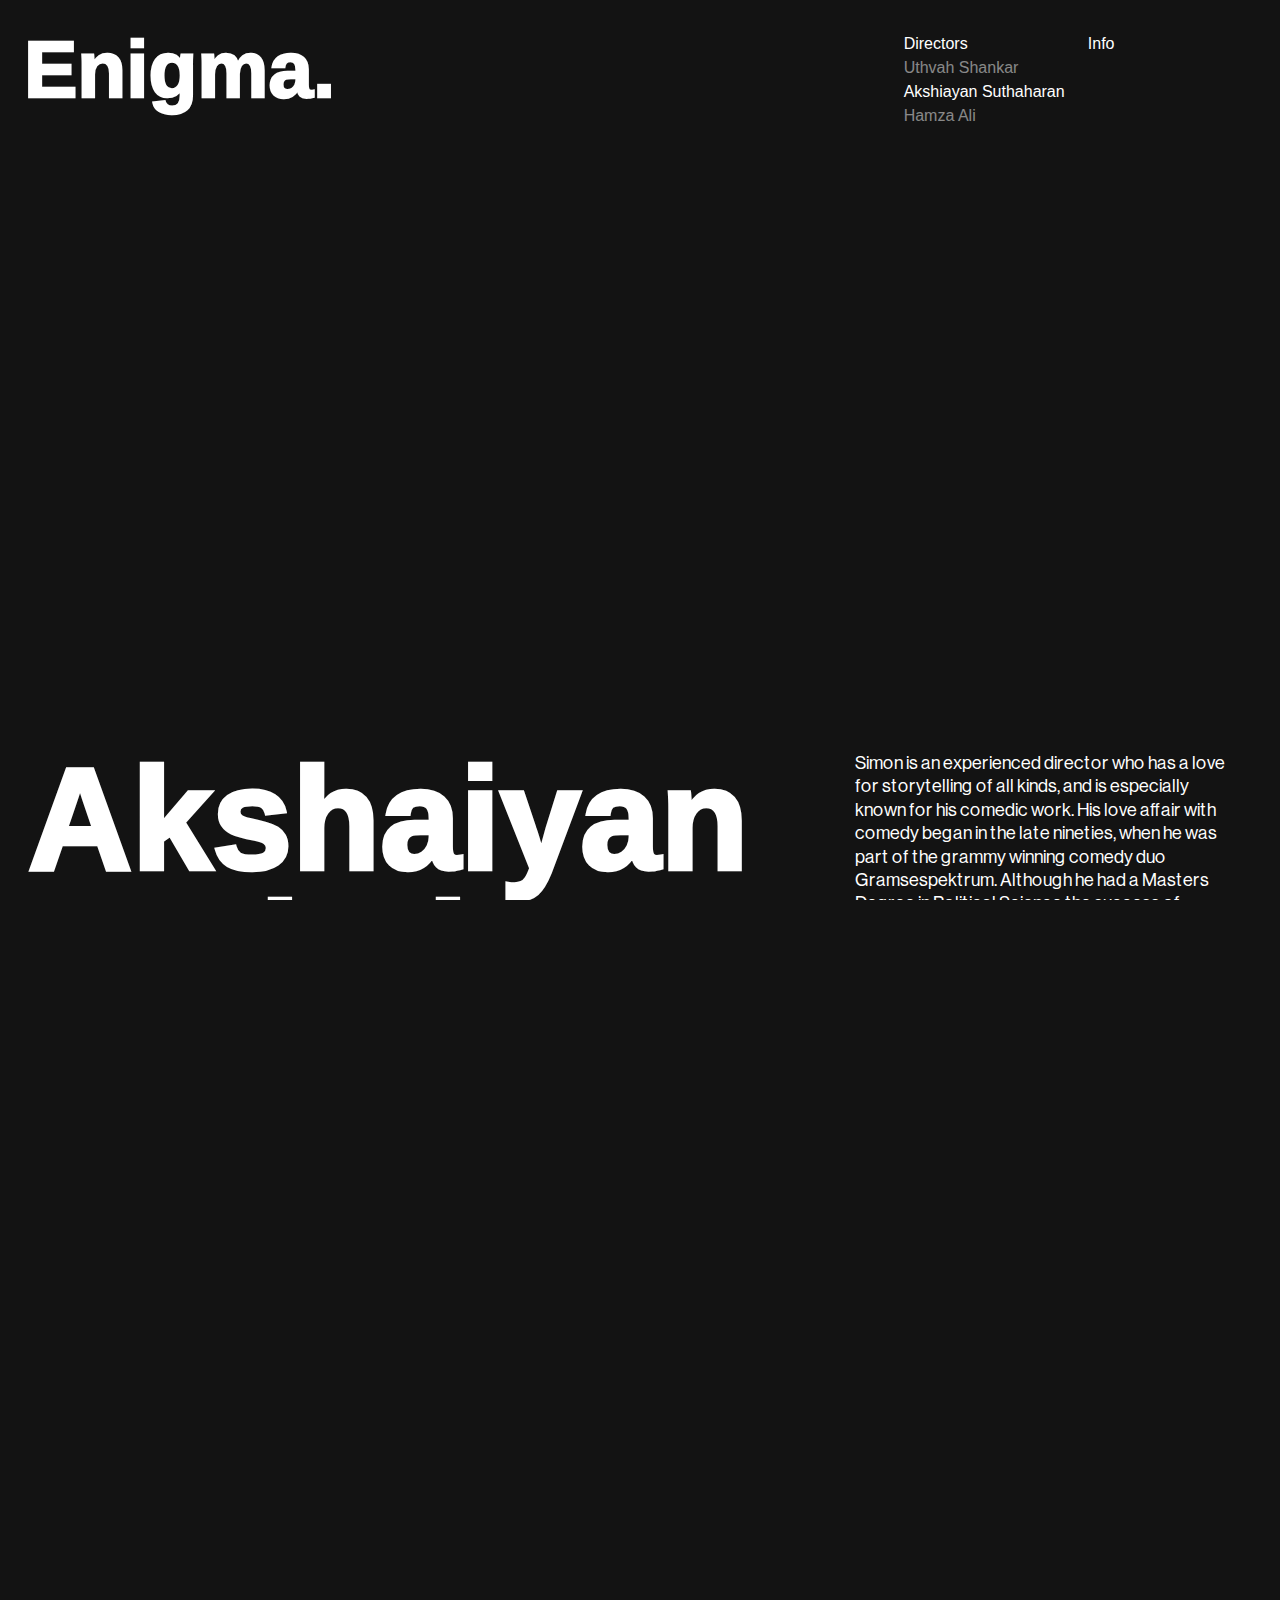
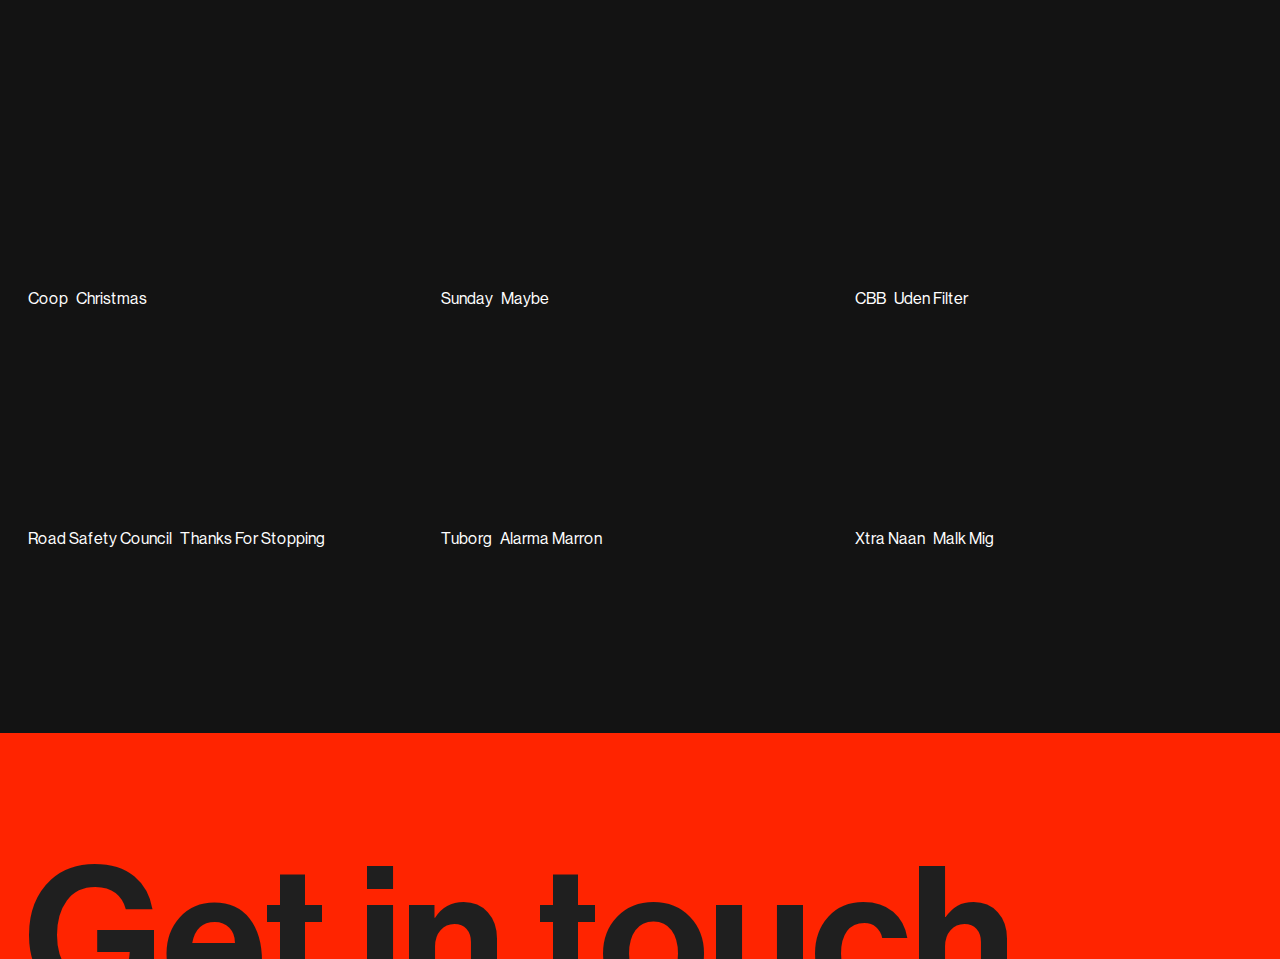
==== commit ad567802: "Update akshaiyan.html" ====
--- a/akshaiyan.html
+++ b/akshaiyan.html
@@ -57,11 +57,11 @@
 <header>
 
 <nav id="navMenu">
-            <div class="menu-header-container"><ul id="menu-header" class="menu"><li id="menu-item-203" class="menu-item menu-item-type-post_type menu-item-object-page menu-item-home menu-item-203"><a href=""><img src="fonts/Framehoneytrap_logo.svg" class="_mi _before _svg" aria-hidden="true" alt="" width="783" height="164" style="width:7em;"><span>&nbsp;&nbsp;&nbsp;</span></a></li>
+            <div class="menu-header-container"><ul id="menu-header" class="menu"><li id="menu-item-203" class="menu-item menu-item-type-post_type menu-item-object-page menu-item-home menu-item-203"><a href=""><h2 style="font-size: 5rem;" >Enigma.</h2><span>&nbsp;&nbsp;&nbsp;</span></a></li>
 <li id="menu-item-70" class="menu-item menu-item-type-custom menu-item-object-custom current-menu-ancestor current-menu-parent menu-item-has-children menu-item-70"><a>Directors</a>
 <ul class="sub-menu">
 	<li id="menu-item-49" class="menu-item menu-item-type-post_type menu-item-object-post menu-item-49"><a href="uthvah.html">Uthvah Shankar</a></li>
-	<li id="menu-item-50" class="menu-item menu-item-type-post_type menu-item-object-post current-menu-item menu-item-50"><a href="akshiyan.html" aria-current="page">Akshiayan Suthaharan</a></li>
+	<li id="menu-item-50" class="menu-item menu-item-type-post_type menu-item-object-post current-menu-item menu-item-50"><a href="akshaiyan.html" aria-current="page">Akshiayan Suthaharan</a></li>
 	<li id="menu-item-249" class="menu-item menu-item-type-post_type menu-item-object-post menu-item-249"><a href="hamza.html">Hamza Ali</a></li>
 </ul>
 </li>
@@ -73,7 +73,7 @@
     <div class="post-page">
 
    <div class="director-page-film-container">
-<video autoplay="" loop="" muted="" playsinline="" src="https://player.vimeo.com/progressive_redirect/playback/829316777/rendition/720p/file.mp4?loc=external&amp;signature=e6b072f58a5afff360e37db92341a8d0d3a1c0bcdec6b4cbd4215cd3b907fca7"></video>
+<video autoplay="" loop="" muted="" playsinline="" src="assets/bg.mp4"></video>
 </div>
 <div class="director-info-films-wrapper">
     <div class="director-name">
@@ -521,4 +521,4 @@
 <script src="js/popper.min.js" id="popper_js-js"></script>
 <script src="js/bootstrap.min.js" id="bootstrap_js-js"></script>
 
-</body></html>+</body></html>
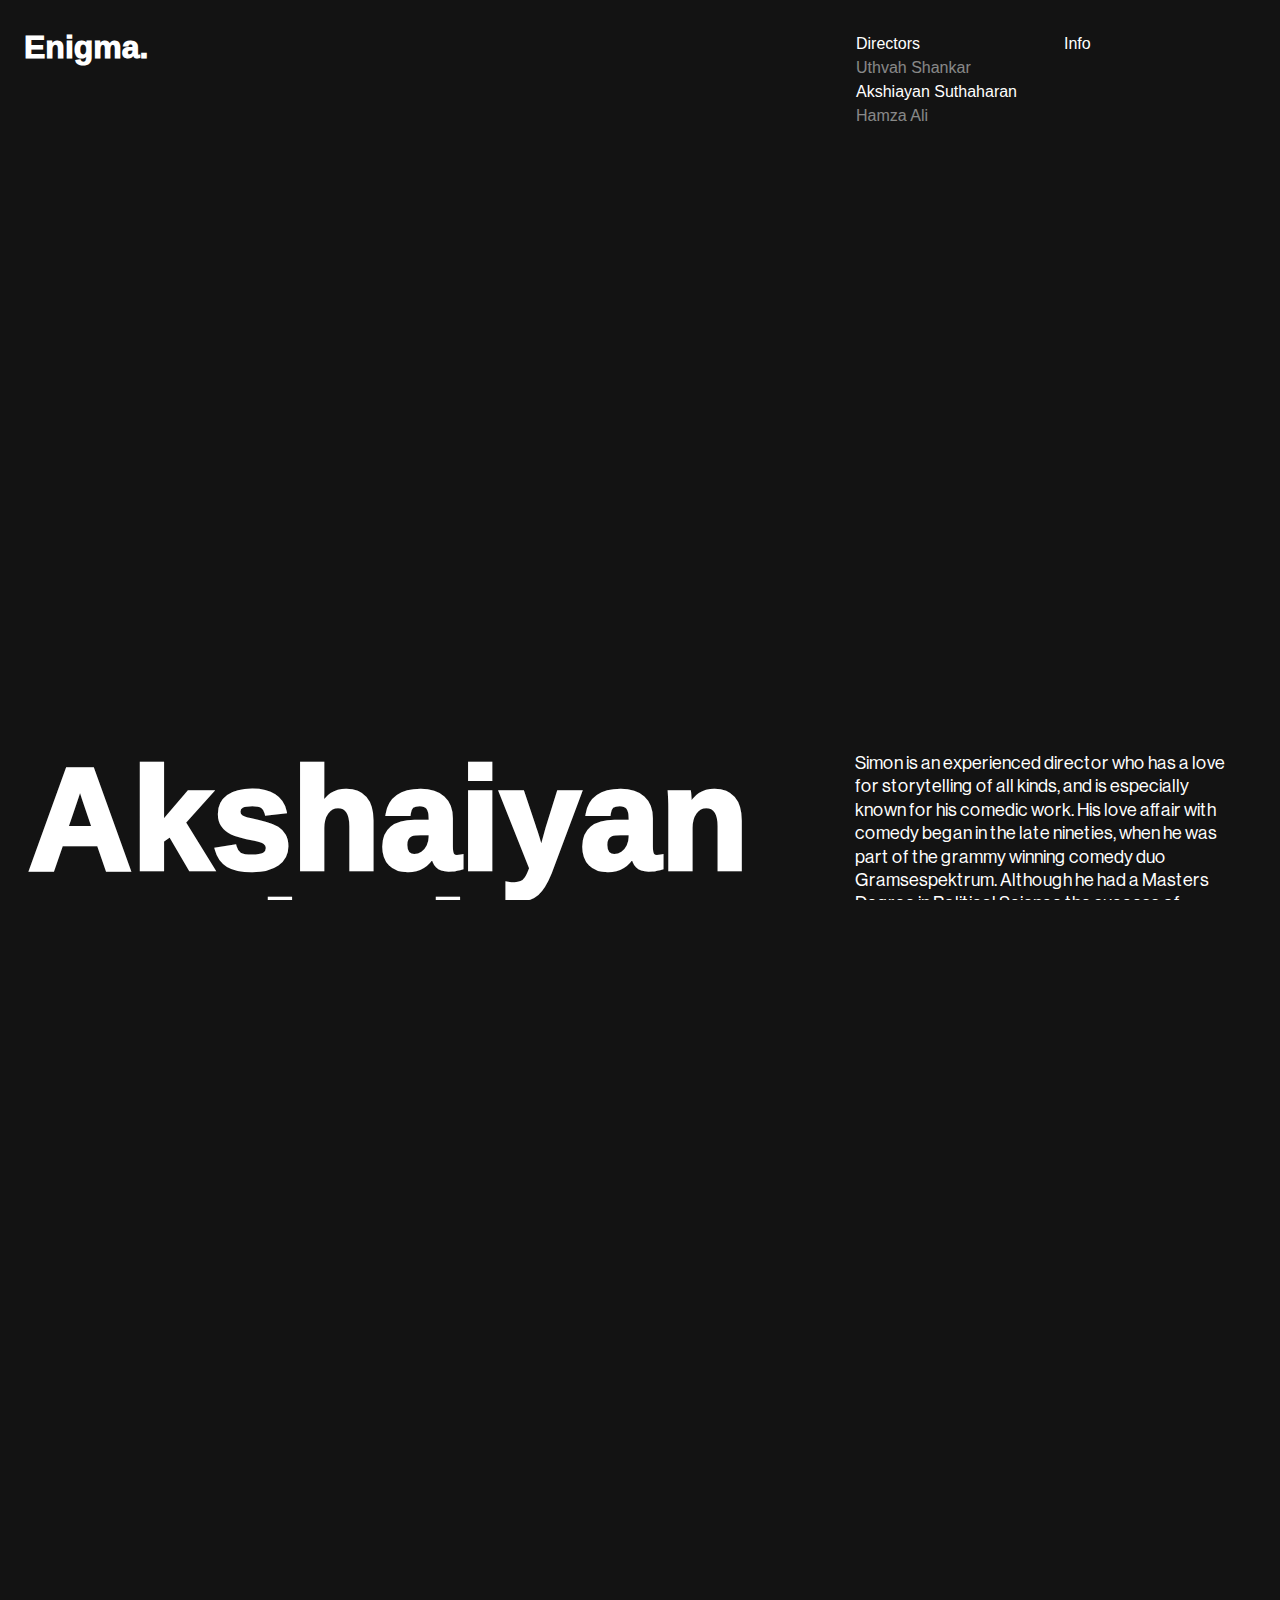
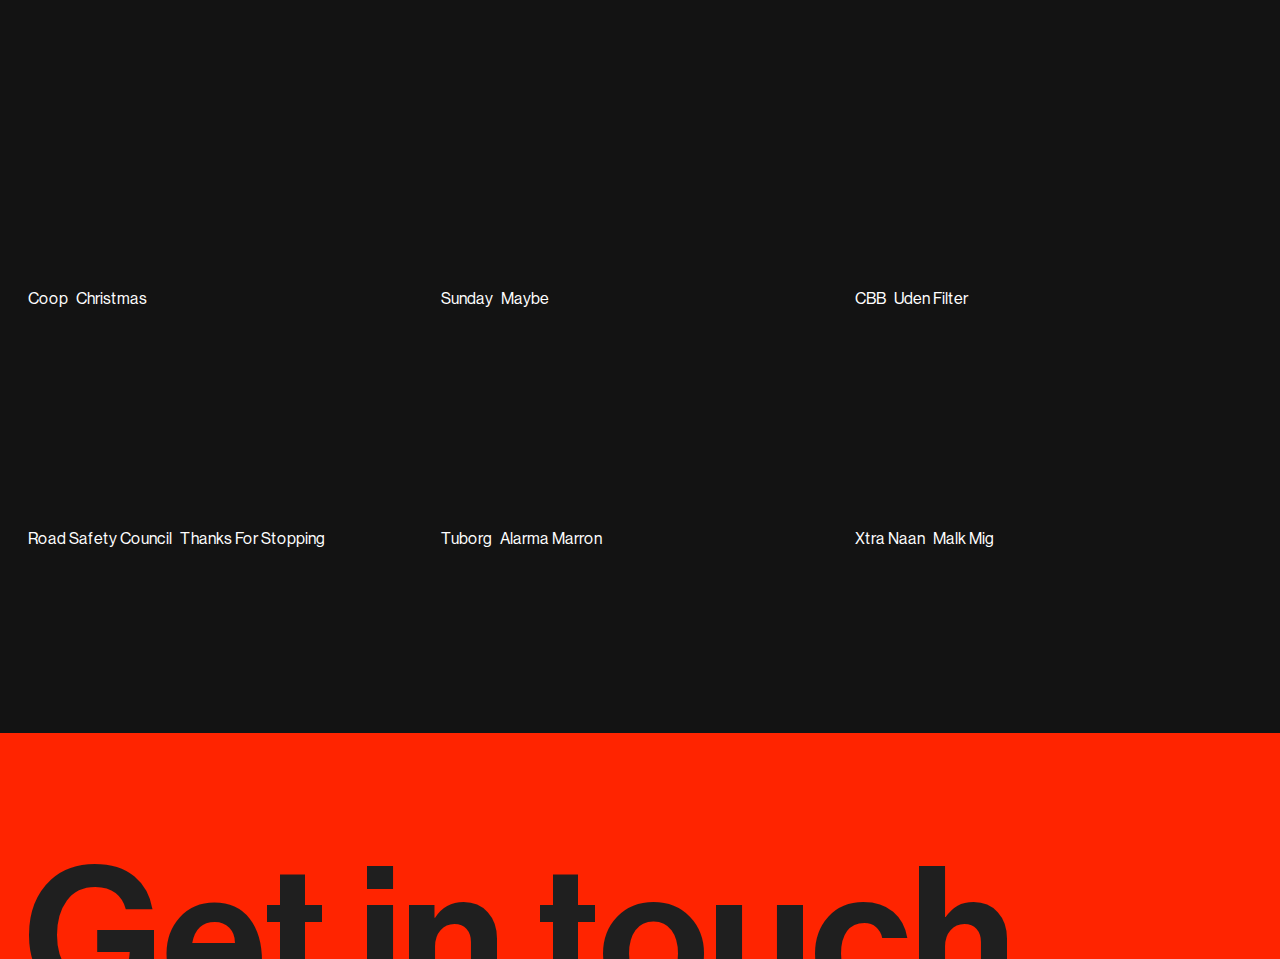
==== commit 6844e290: "Update akshaiyan.html" ====
--- a/akshaiyan.html
+++ b/akshaiyan.html
@@ -57,7 +57,7 @@
 <header>
 
 <nav id="navMenu">
-            <div class="menu-header-container"><ul id="menu-header" class="menu"><li id="menu-item-203" class="menu-item menu-item-type-post_type menu-item-object-page menu-item-home menu-item-203"><a href=""><h2 style="font-size: 5rem;" >Enigma.</h2><span>&nbsp;&nbsp;&nbsp;</span></a></li>
+            <div class="menu-header-container"><ul id="menu-header" class="menu"><li id="menu-item-203" class="menu-item menu-item-type-post_type menu-item-object-page menu-item-home menu-item-203"><a href="https://theenigmaproject.github.io/"><h2 style="font-size: 2rem;" >Enigma.</h2><span>&nbsp;&nbsp;&nbsp;</span></a></li>
 <li id="menu-item-70" class="menu-item menu-item-type-custom menu-item-object-custom current-menu-ancestor current-menu-parent menu-item-has-children menu-item-70"><a>Directors</a>
 <ul class="sub-menu">
 	<li id="menu-item-49" class="menu-item menu-item-type-post_type menu-item-object-post menu-item-49"><a href="uthvah.html">Uthvah Shankar</a></li>
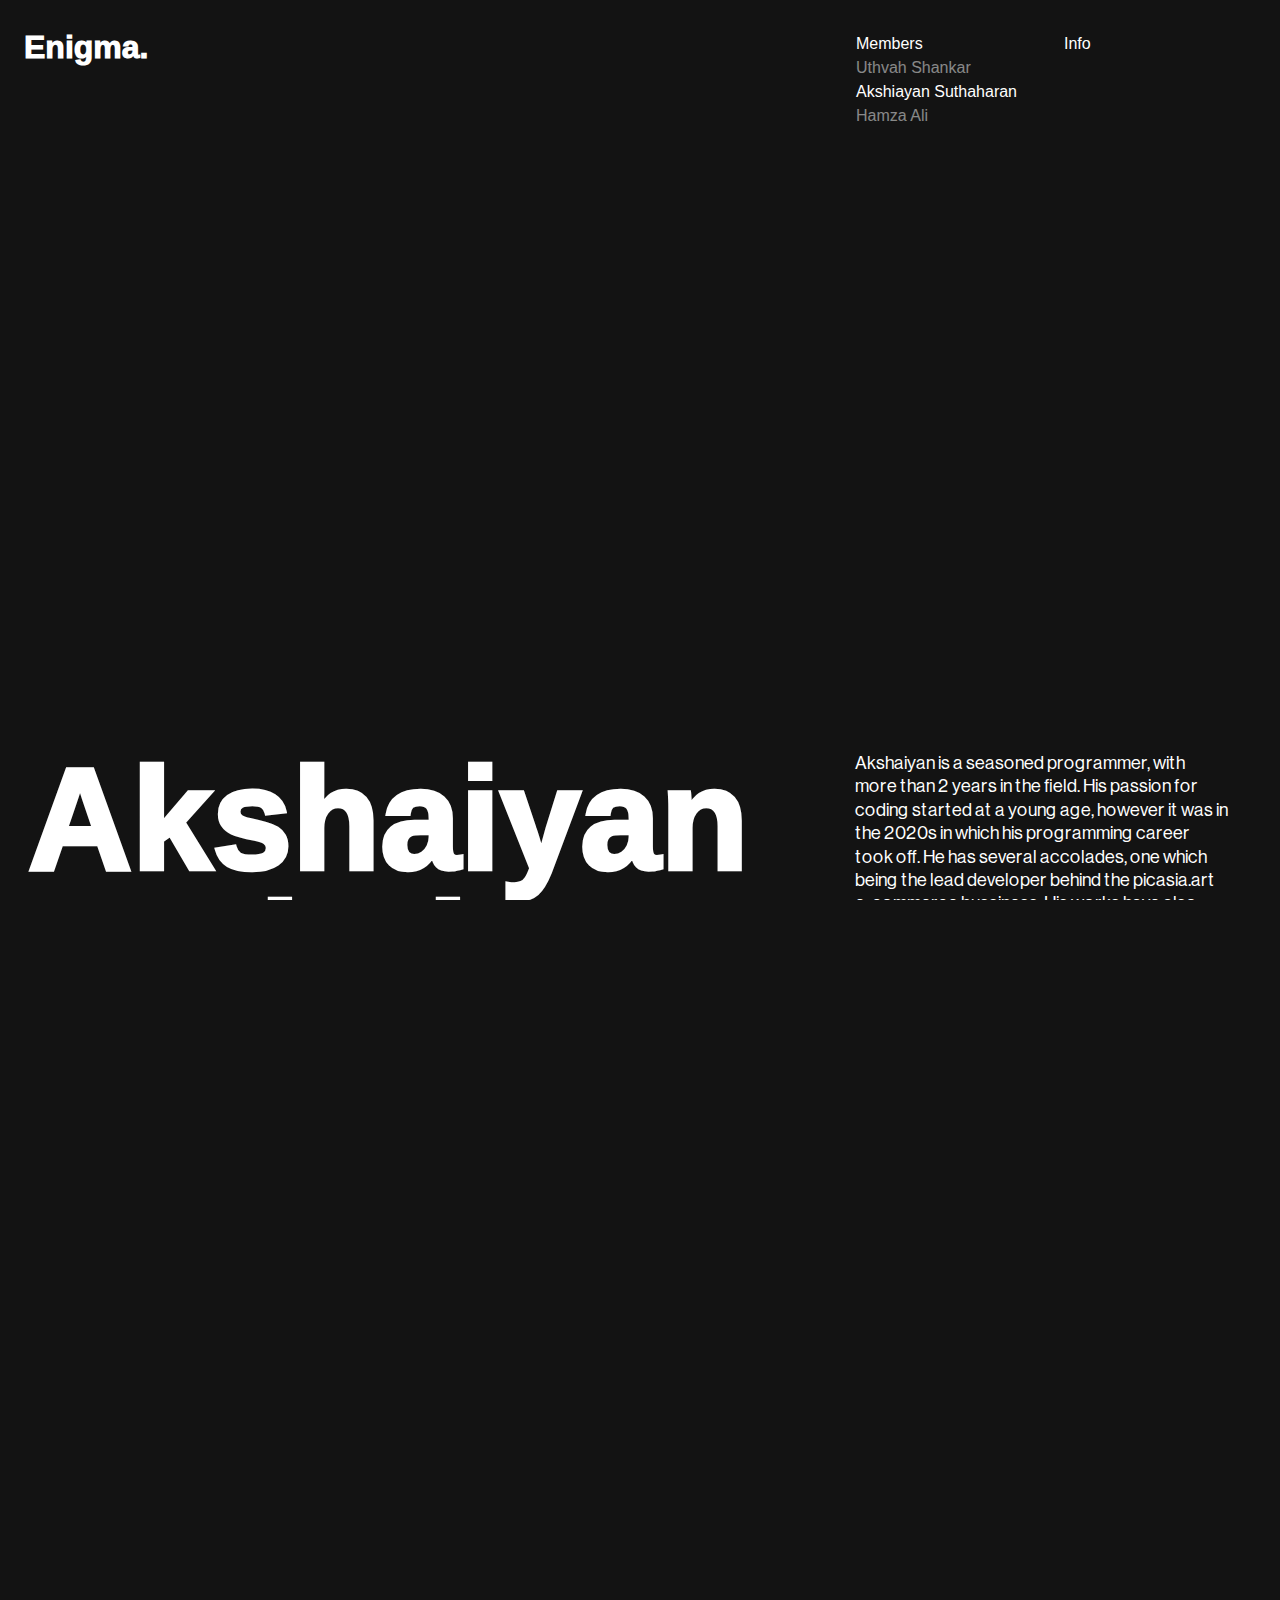
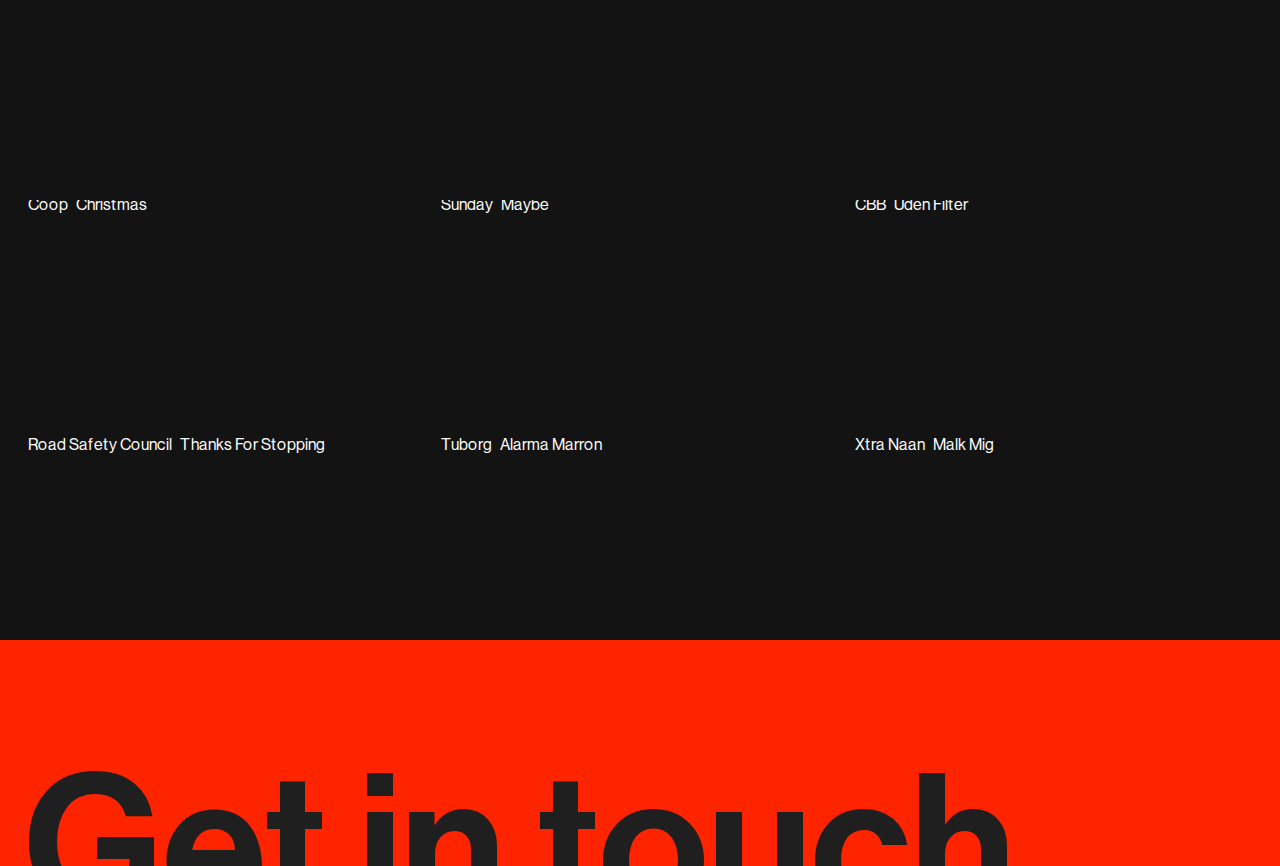
==== commit 6712ff36: "Update akshaiyan.html" ====
--- a/akshaiyan.html
+++ b/akshaiyan.html
@@ -58,7 +58,7 @@
 
 <nav id="navMenu">
             <div class="menu-header-container"><ul id="menu-header" class="menu"><li id="menu-item-203" class="menu-item menu-item-type-post_type menu-item-object-page menu-item-home menu-item-203"><a href="https://theenigmaproject.github.io/"><h2 style="font-size: 2rem;" >Enigma.</h2><span>&nbsp;&nbsp;&nbsp;</span></a></li>
-<li id="menu-item-70" class="menu-item menu-item-type-custom menu-item-object-custom current-menu-ancestor current-menu-parent menu-item-has-children menu-item-70"><a>Directors</a>
+<li id="menu-item-70" class="menu-item menu-item-type-custom menu-item-object-custom current-menu-ancestor current-menu-parent menu-item-has-children menu-item-70"><a>Members</a>
 <ul class="sub-menu">
 	<li id="menu-item-49" class="menu-item menu-item-type-post_type menu-item-object-post menu-item-49"><a href="uthvah.html">Uthvah Shankar</a></li>
 	<li id="menu-item-50" class="menu-item menu-item-type-post_type menu-item-object-post current-menu-item menu-item-50"><a href="akshaiyan.html" aria-current="page">Akshiayan Suthaharan</a></li>
@@ -81,7 +81,7 @@
 <h3>Co-Founder</h3>
 </div>
 <div class="director-info">
-<p>Simon is an experienced director who has a love for storytelling of all kinds, and is especially known for his comedic work. His love affair with comedy began in the late nineties, when he was part of the grammy winning comedy duo Gramsespektrum. Although he had a Masters Degree in Political Science the success of Gramsespektrum stirred him in the direction of writing and eventually directing TV series. As a director he has massive experience in doing both traditional TV ads, as well as developing and shooting branded entertainment content - typically in the form of humorous music videos or character based web series. Simon sees humour as a necessary ingredient when we try to describe the human condition. </p>
+<p>Akshaiyan is a seasoned programmer, with more than 2 years in the field. His passion for coding started at a young age, however it was in the 2020s in which his programming career took off. He has several accolades, one which being the lead developer behind the picasia.art e-commerce bussiness. His works have also been showcased on replit, where he is part of there exclusive Services Team. His skills in AI, E-Commerce, and many other fields have lead to him being one of the Co-Founders of The Enigma Project.</p>
 </div>
 
 
